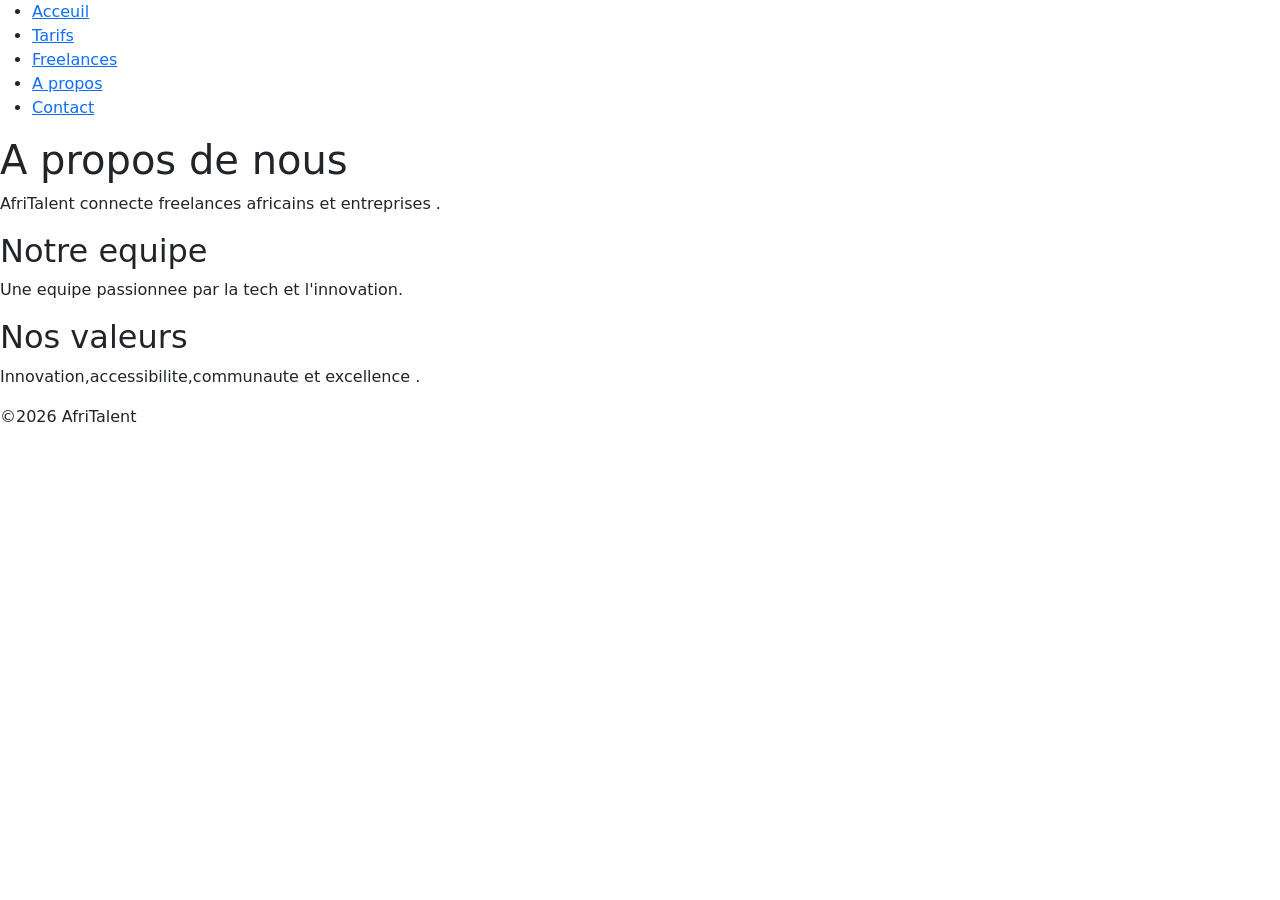
==== about.html @ 8289d8a0 "HTML : structure complete des 5 pages avec sections et contenu texte" ====
<!DOCTYPE html>
<html lang="en">
<head>
    <meta charset="UTF-8">
    <meta name="viewport" content="width=device-width, initial-scale=1.0">
    <link rel="stylesheet"href="https://cdn.jsdelivr.net/npm/bootstrap@5.3.0/dist/css/bootstrap.min.css" 
rel="stylesheet"> 
<link rel="stylesheet" href="css/style.css">
    <title> A propos-AfriTalent</title>
</head>
<body>
    <ul>
        <li><a href="index.html">Acceuil</a></li>
        <li><a href="tarifs.html">Tarifs</a></li>
        <li><a href="freelances.html">Freelances</a></li>
        <li><a href="about.html">A propos</a></li>
        <li><a href="contact.html">Contact</a></li>  
    </ul>
    <main>
    <section>
        <h1>A propos de nous</h1>
        <p>AfriTalent connecte freelances africains et entreprises .</p>
    </section>
    <section>
        <h2>Notre equipe</h2>
        <p>Une equipe passionnee par la tech et l'innovation.</p>
    </section>
    <section>
        <h2>Nos valeurs</h2>
        <p>Innovation,accessibilite,communaute et excellence .</p>
    </section>
    </main>
    <footer>
        <p>©2026 AfriTalent</p>
    </footer>
</body>
</html>
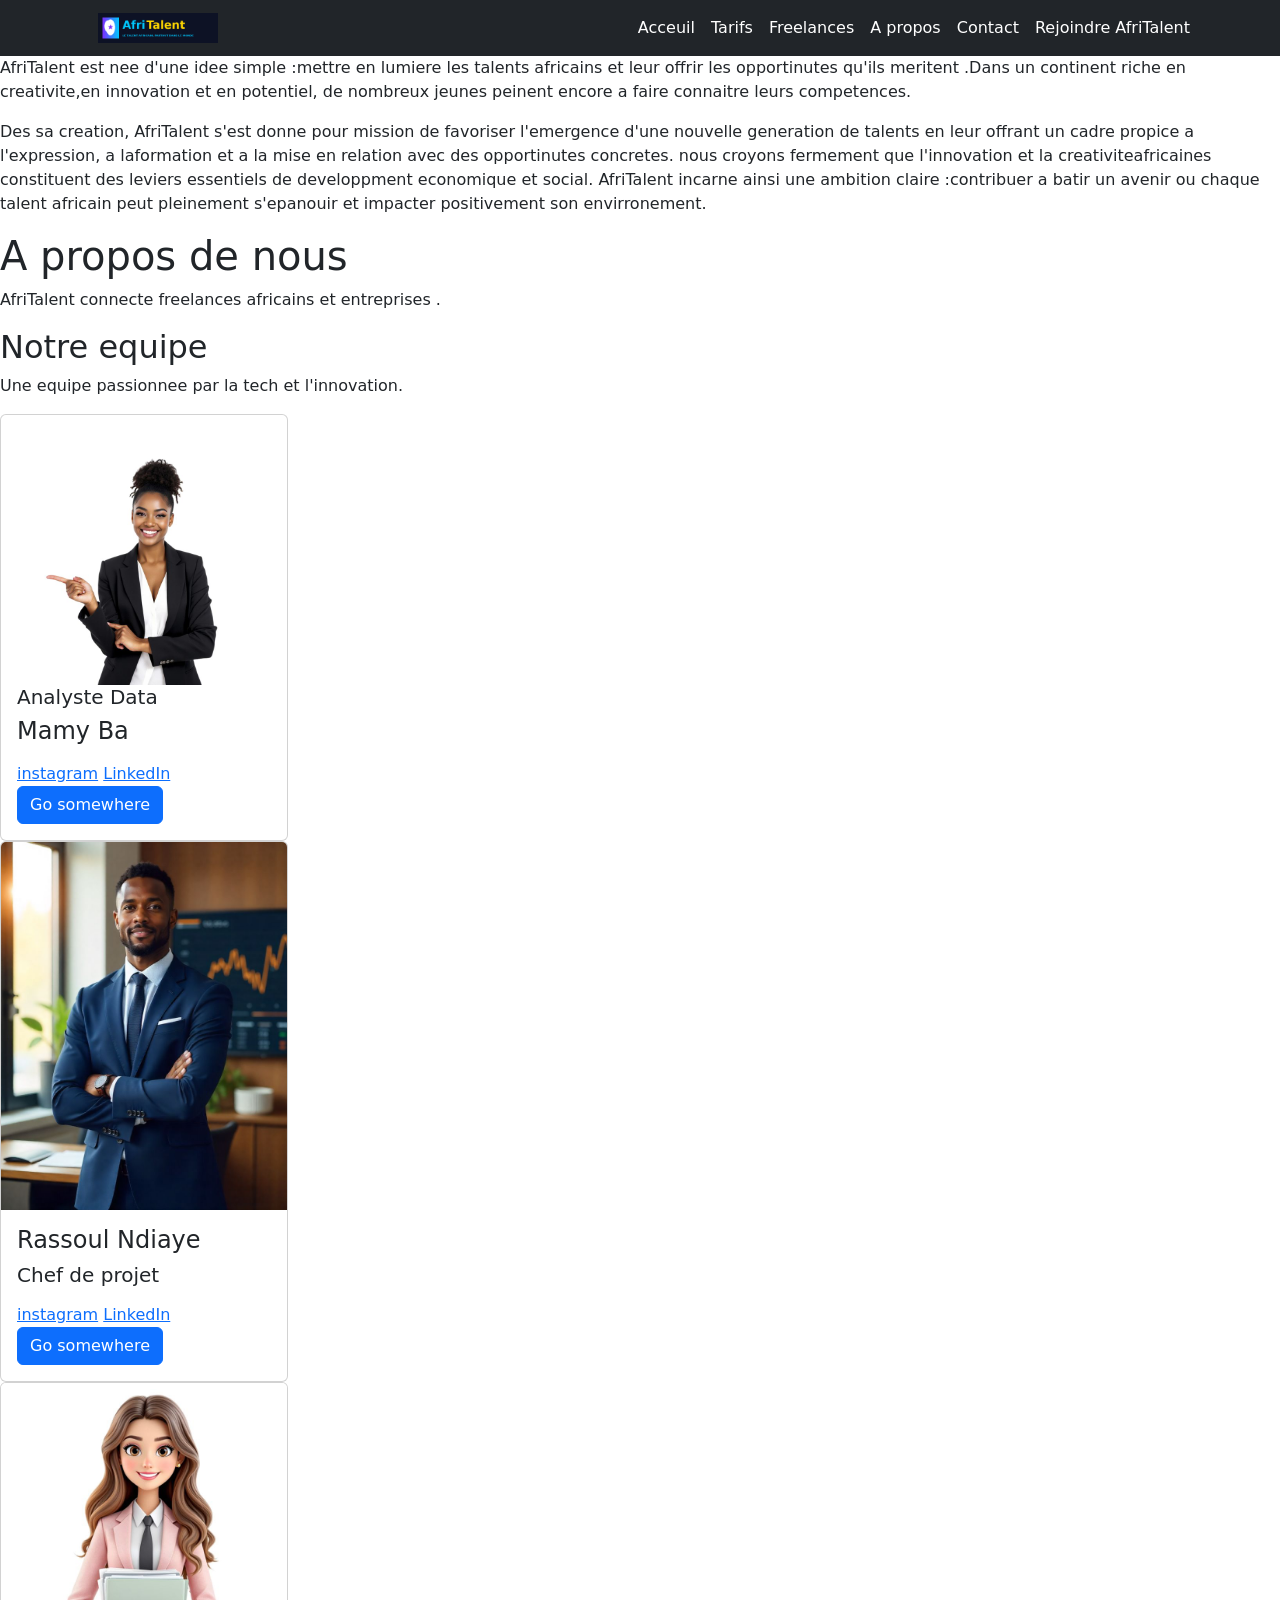
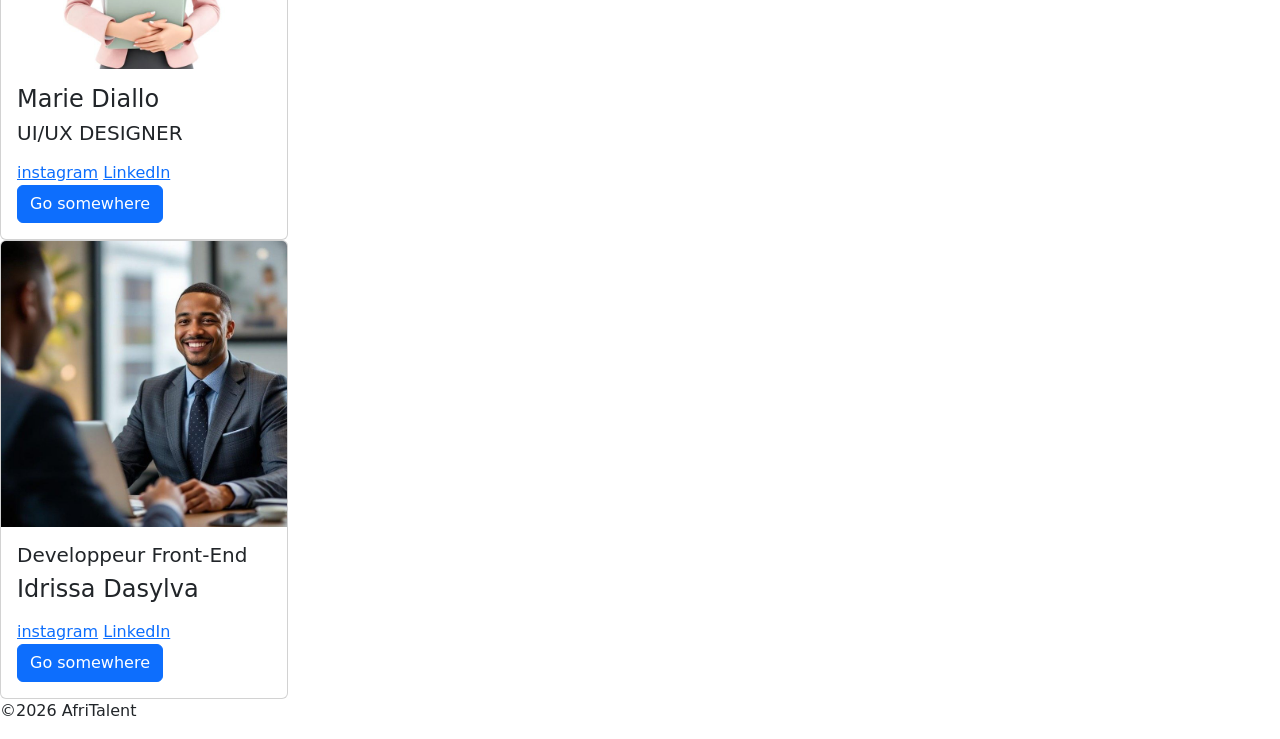
==== commit 128fbdd1: "HTML : structure complete des 5 pages avec sections et contenu texte" ====
--- a/about.html
+++ b/about.html
@@ -2,21 +2,66 @@
 <html lang="en">
 <head>
     <meta charset="UTF-8">
-    <meta name="viewport" content="width=device-width, initial-scale=1.0">
-    <link rel="stylesheet"href="https://cdn.jsdelivr.net/npm/bootstrap@5.3.0/dist/css/bootstrap.min.css" 
-rel="stylesheet"> 
-<link rel="stylesheet" href="css/style.css">
-    <title> A propos-AfriTalent</title>
-</head>
-<body>
-    <ul>
-        <li><a href="index.html">Acceuil</a></li>
-        <li><a href="tarifs.html">Tarifs</a></li>
-        <li><a href="freelances.html">Freelances</a></li>
-        <li><a href="about.html">A propos</a></li>
-        <li><a href="contact.html">Contact</a></li>  
-    </ul>
+    <meta name="viewport" content="width=device-width, initial-scale=1.0"> 
+    <title>About-AfriTalent</title>
+<link href="https://cdn.jsdelivr.net/npm/bootstrap@5.3.0/dist/css/bootstrap.min.css" rel="stylesheet">
+    
+
+    
+    <section>
+       <nav class="navbar navbar-expand-lg navbar-dark bg-dark fixed-top">
+        <div class="container">
+         <a class="navbar-brand fw-bold" href="#"></a>
+          <img src="images/logoo afritalent.jpg " alt="logo" width="120">
+
+        <button class="navbar-toggler" type="button" data-bs-toggle="collapse"data-bs-target="#navbarNav">
+            <span class="navbar-toggler-icon"></span>
+             </button>
+    <div class="collapse navbar-collapse" id="navbarNav">
+    <ul class="navbar-nav ms-auto">
+        <li class="nav-item">
+            <a class="nav-link active" href="index.html" >Acceuil</a>
+        </li>
+        <li class="nav-item">
+            <a class="nav-link active" href="Tarifs.html">Tarifs</a>
+        </li>
+        <li class="nav-item">
+            <a class="nav-link active" href="freelances.html">Freelances</a>
+        </li>
+        <li class="nav-item">
+            <a class="nav-link active" href="about.html">A propos</a>
+        </li>
+        <li class="nav-item">
+            <a class="nav-link active" href="contact.html">Contact</a>
+        </li> 
+        <li class="nav-item"> 
+            <a class="nav-link active" href="#">Rejoindre AfriTalent</a>
+        </li>
+     </ul> 
+     </div>
+     </div>
+     </section>
+     </div>
+     </nav>
+     
     <main>
+        <section>
+            <h1>Notre histoire</h1>
+            <p> AfriTalent est nee d'une idee simple :mettre en lumiere les talents africains
+                et leur offrir les opportinutes qu'ils meritent .Dans un continent 
+                riche en creativite,en innovation et en potentiel, de nombreux jeunes 
+                peinent encore a faire connaitre leurs competences.
+            </p>
+            <p>Des sa creation, AfriTalent s'est donne pour mission de favoriser l'emergence
+                d'une nouvelle generation de talents en leur offrant un cadre propice a l'expression,
+                a laformation et a la mise en relation avec des opportinutes concretes.
+                nous croyons fermement que l'innovation et la creativiteafricaines constituent des leviers 
+                essentiels de developpment economique et social. 
+
+                AfriTalent incarne ainsi une ambition claire :contribuer a batir un avenir ou chaque 
+                talent africain peut pleinement s'epanouir et impacter positivement son envirronement.
+            </p>
+        </section>
     <section>
         <h1>A propos de nous</h1>
         <p>AfriTalent connecte freelances africains et entreprises .</p>
@@ -26,12 +71,61 @@
         <p>Une equipe passionnee par la tech et l'innovation.</p>
     </section>
     <section>
-        <h2>Nos valeurs</h2>
-        <p>Innovation,accessibilite,communaute et excellence .</p>
+        <div class="card" style="width: 18rem;">
+  
+  <div class="card-body">
+    <img src="images/personne1.jpg" class="card-img-top" alt="..." width="200">
+    <h5 class="card-title">Analyste Data</h5>
+    <h4>Mamy Ba</h4>
+    <p class="card-text"> </p>
+    <a href="https://instagram.com">instagram</a>
+    <a href="https://linkdin.com">LinkedIn</a>
+    <a href="#" class="btn btn-primary">Go somewhere</a>
+  </div>
+</div>
+
+        <div class="card" style="width: 18rem;">
+  <img src="images/personn2.jpg" class="card-img-top" alt="..." width="200">
+  <div class="card-body">
+    <h4>Rassoul Ndiaye</h4>
+    <h5 class="card-title">Chef de projet</h5>
+    <p class="card-text"></p>
+     <a href="https://instagram.com">instagram</a>
+    <a href="https://linkdin.com">LinkedIn</a>
+    <a href="#" class="btn btn-primary">Go somewhere</a>
+  </div>
+</div>
+<div class="card" style="width: 18rem;">
+  <img src="images/icon3.jpg" class="card-img-top" alt="..." width="200">
+  <div class="card-body">
+    <h4>Marie Diallo</h4>
+    <h5 class="card-title"> UI/UX DESIGNER</h5>
+    <p class="card-text"></p>
+    <a href="https://instagram.com">instagram</a>
+    <a href="https://linkdin.com">LinkedIn</a>
+    <a href="#" class="btn btn-primary">Go somewhere</a>
+  </div>
+</div>
+<div class="card" style="width: 18rem;">
+  <img src="images/personne4.jpg" class="card-img-top" alt="..." width="200">
+  <div class="card-body">
+    <h5 class="card-title">Developpeur Front-End</h5>
+    
+    <h4>Idrissa Dasylva</h4>
+    <p class="card-text"> </p>
+    <a href="https://instagram.com">instagram</a>
+    <a href="https://linkdin.com">LinkedIn</a>
+    <a href="#" class="btn btn-primary">Go somewhere</a>
+  </div>
+</div>
+
     </section>
-    </main>
+    </main> 
     <footer>
         <p>©2026 AfriTalent</p>
     </footer>
+     <script src=" https://cdn.jsdelivr.net/npm/bootstrap@5.3.0/dist/js/bootstrap.bundle.min.js" >
+
+</script>
 </body>
 </html>
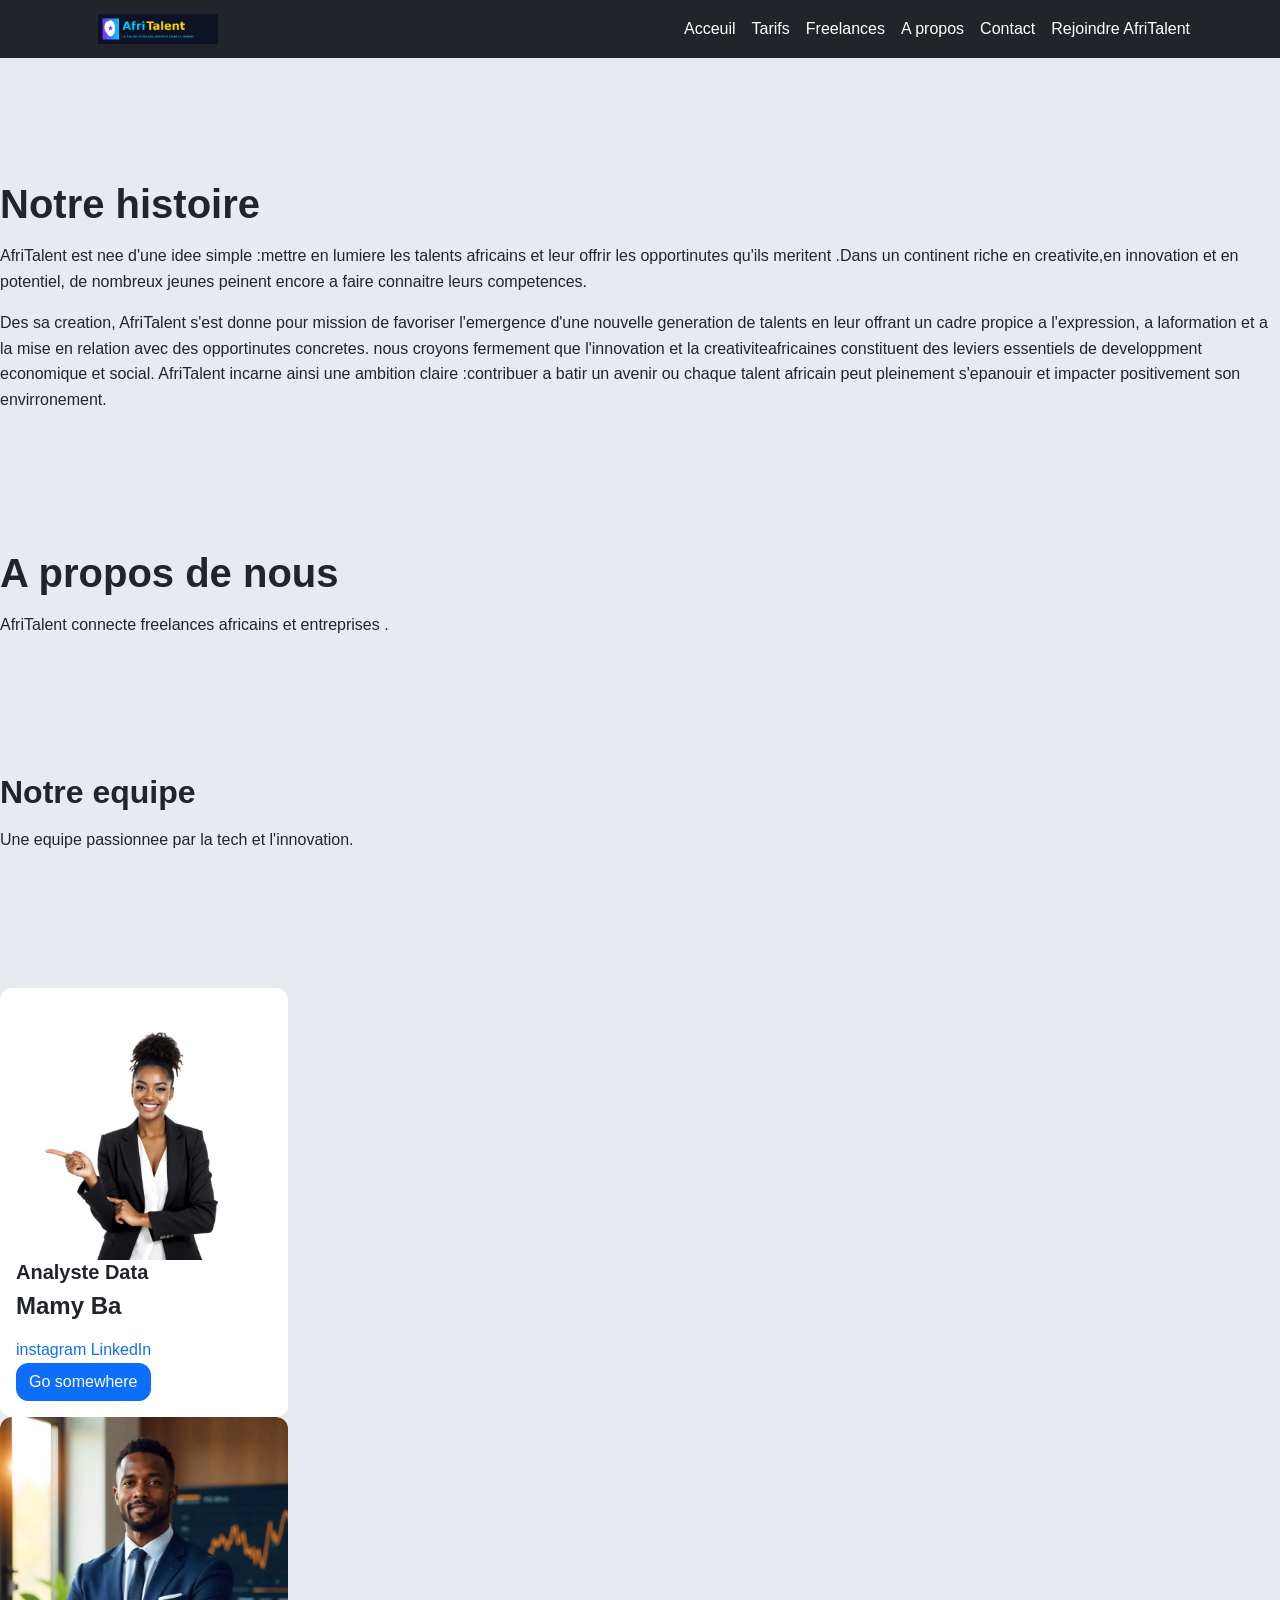
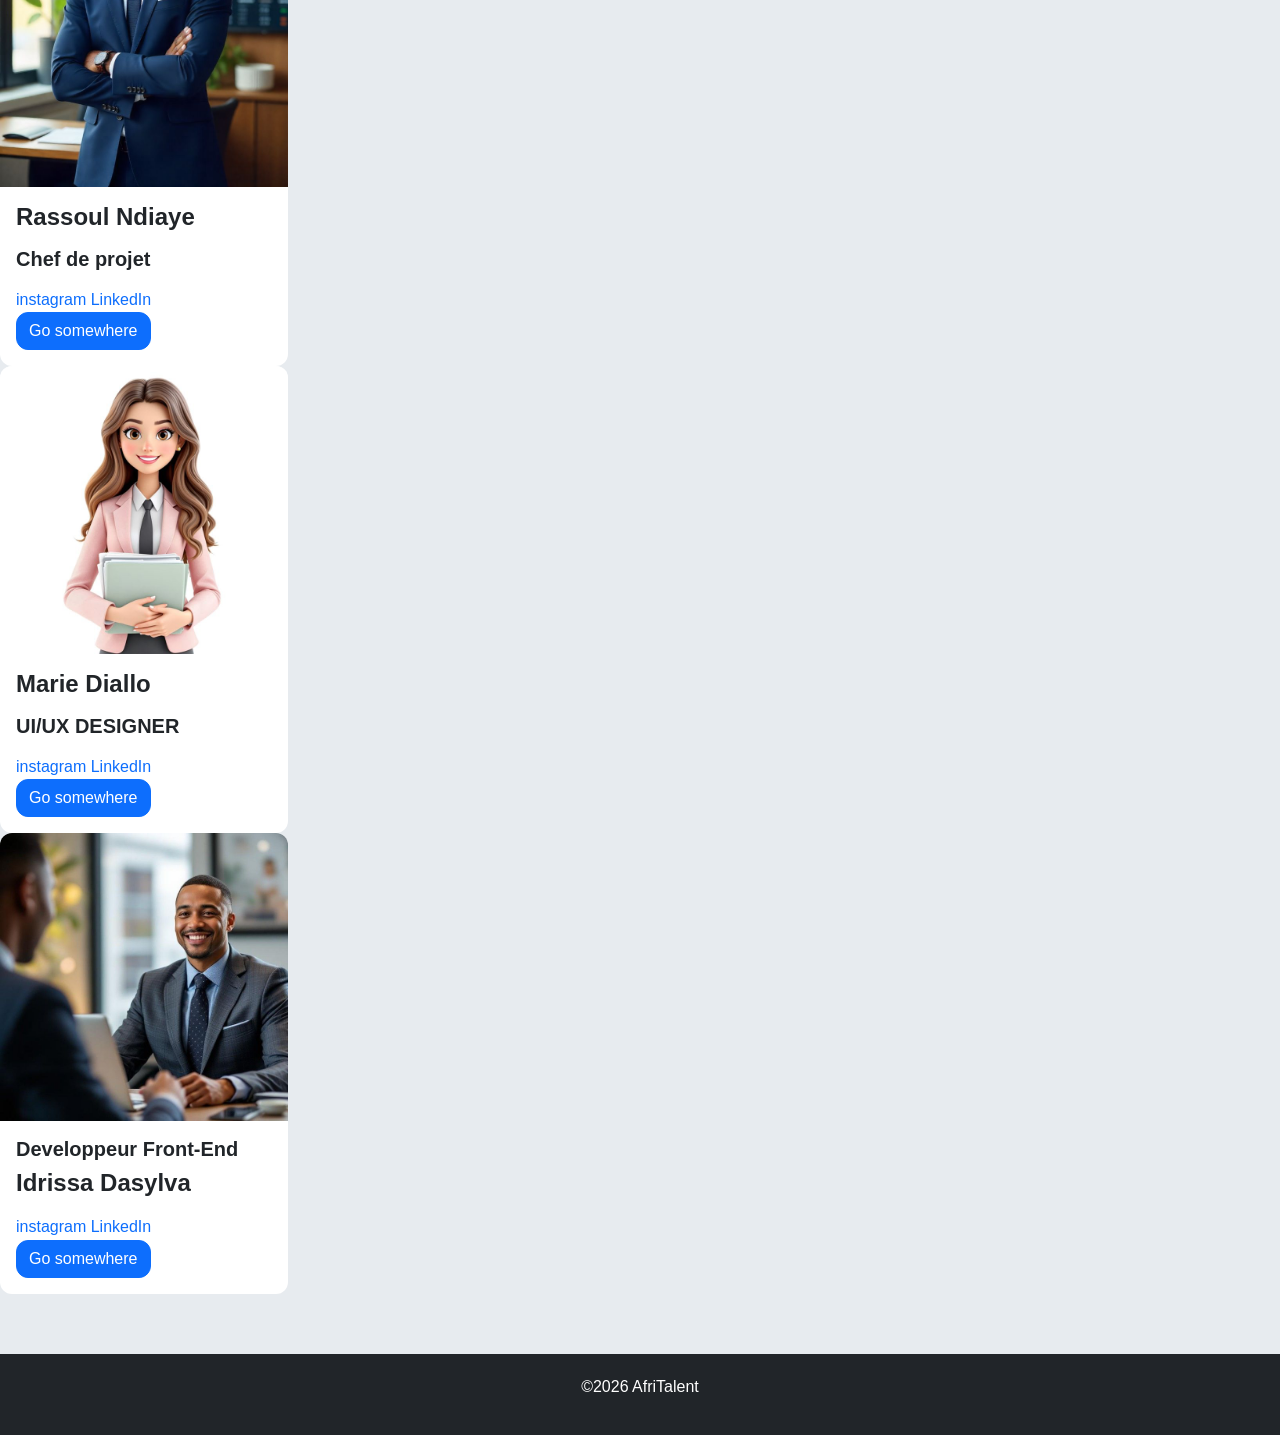
==== commit 57057381: "css : variables,typographie,layout general et styles de base" ====
--- a/about.html
+++ b/about.html
@@ -6,7 +6,7 @@
     <title>About-AfriTalent</title>
 <link href="https://cdn.jsdelivr.net/npm/bootstrap@5.3.0/dist/css/bootstrap.min.css" rel="stylesheet">
     
-
+<link rel="stylesheet" href="css/style.css">
     
     <section>
        <nav class="navbar navbar-expand-lg navbar-dark bg-dark fixed-top">
--- a/css/style.css
+++ b/css/style.css
@@ -0,0 +1,90 @@
+/*VARIABLE CSS */
+:root{
+--primary-color:#0d6efd;
+--secondary-color:#6c757d;
+--danger-color:#dc3545;
+--light-color:#e7ebef;
+--dark-color:#212529;
+--font-main:'Arial',sans-serif;
+--border-radius: 12px;
+--transition: 0.3s ease;
+}
+
+
+/*reset*/
+* {
+    margin:0;
+    padding:0;
+    box-sizing: border-box;
+}
+/*body*/
+body{
+    font-family:var(--font-main);
+    background-color: var(--light-color);
+    color: var(--dark-color);
+    line-height: 1.6;
+}
+/*titres*/
+h1,
+h2,
+h3,
+h4,
+h5,
+h6{
+    font-weight: bold;
+    margin-bottom: 15px;
+}
+/*liens*/
+a{
+    text-decoration: none;
+    transition: var(--transition);
+}
+a:hover{
+     opacity: 0.8;
+}
+/*boutons*/
+.btn{
+    border-radius: var(--border-radius);
+    transition: var(--transition);
+}
+.btn:hover{
+    transform: translateY(-2px);
+}
+/*cartes*/
+.card{
+    border:none;
+    border-radius: var(--border-radius);
+    overflow: hidden;
+    transition: var(--transition);
+}
+.card:hover{
+    transform: translateY(-5px);
+}
+/*IMAGES*/
+img{
+    max-width: 100%;
+    display: block;
+}
+/*section*/
+section{
+    padding: 60px 0;
+}
+/*footer*/
+footer{
+    background-color: var(--dark-color);
+    color: white;
+    padding: 20px 0;
+    text-align: center;
+}
+/*responsive*/
+@media(max-width:768px){
+    h1{
+        font: size 28px;
+    }
+    h2{
+        font-size: 24px;
+    }
+    section{
+        padding: 40px 0;
+    }
+}
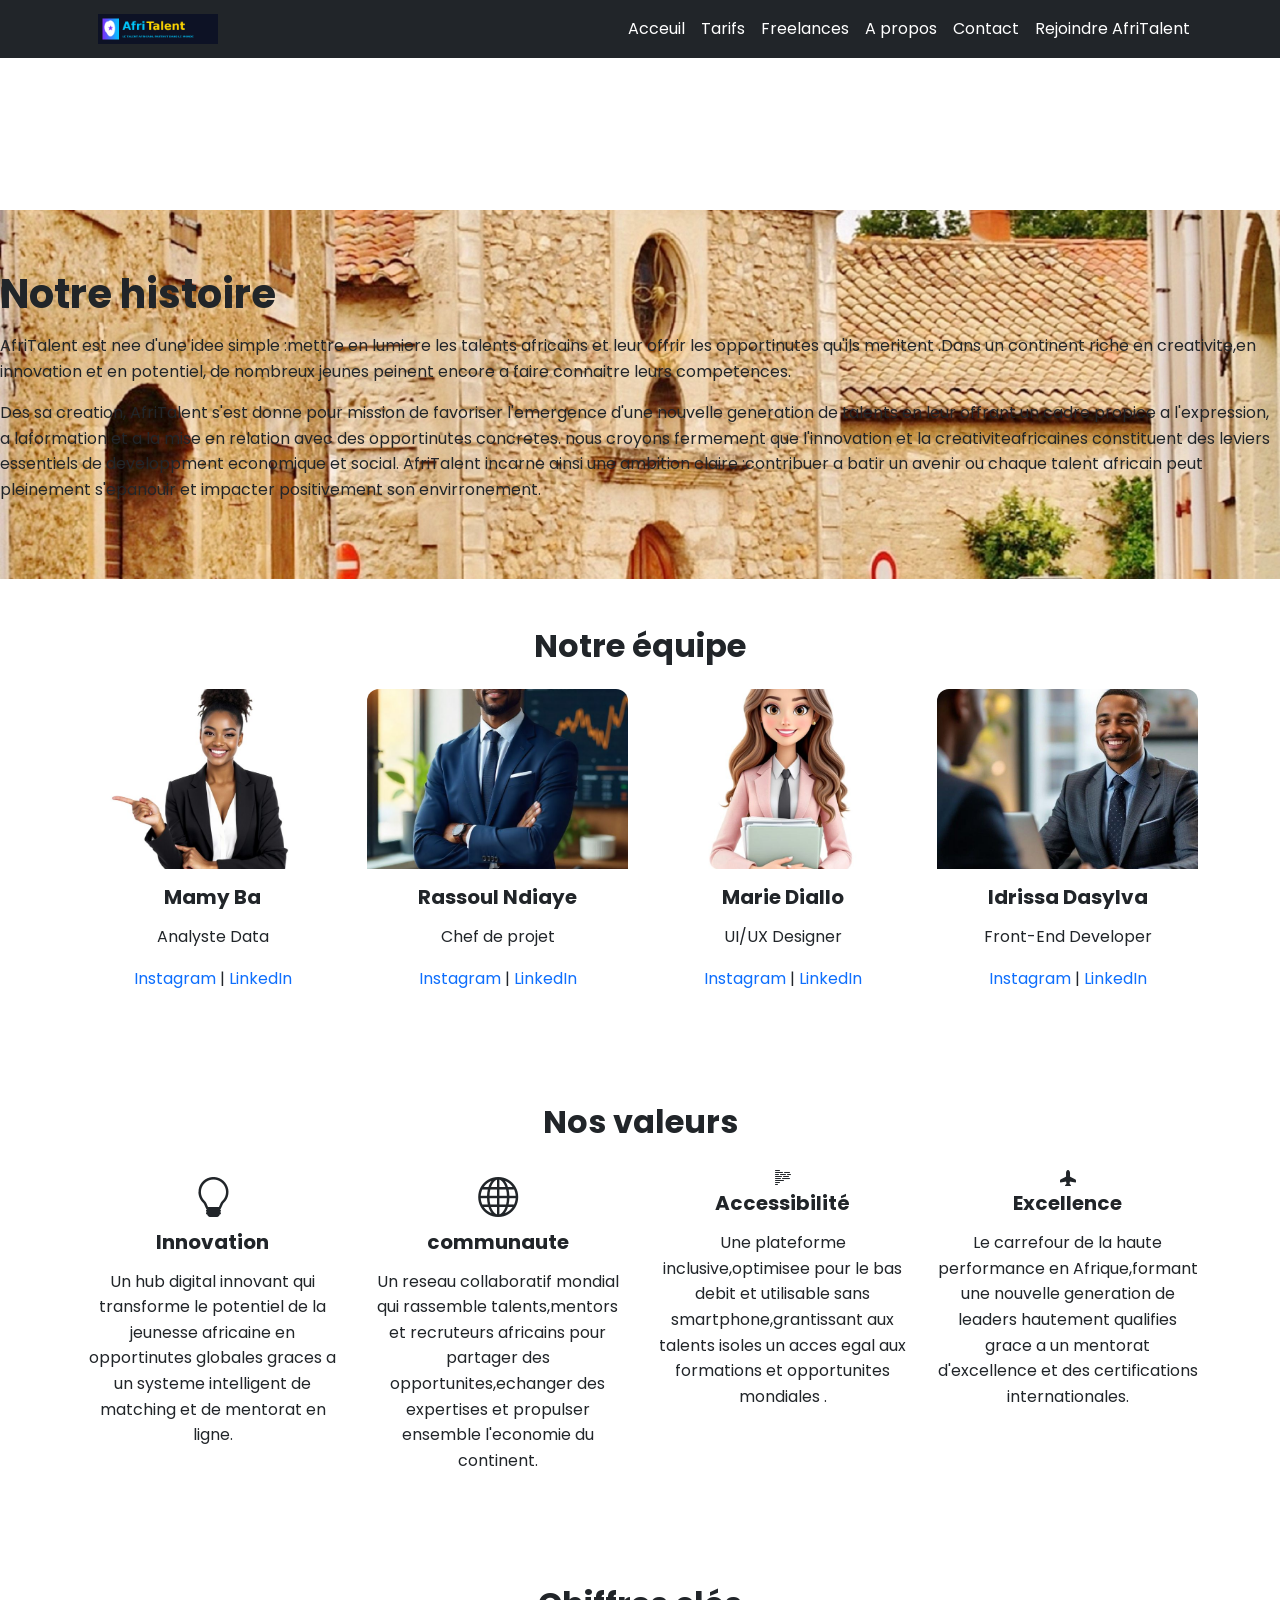
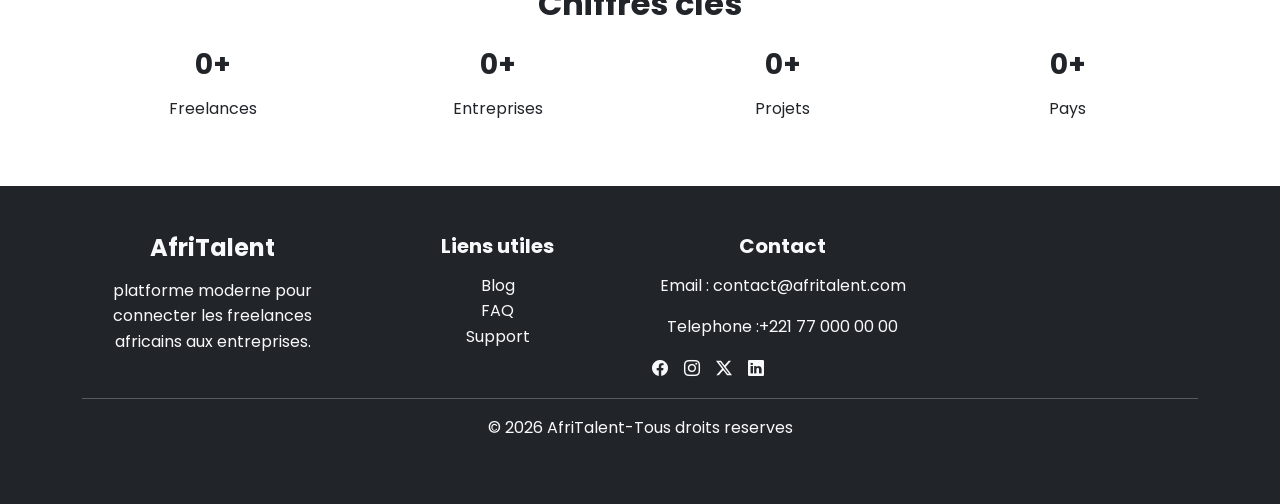
==== commit 1b0e09f7: "css : responsive design mobile et tablette,media queries" ====
--- a/about.html
+++ b/about.html
@@ -5,10 +5,15 @@
     <meta name="viewport" content="width=device-width, initial-scale=1.0"> 
     <title>About-AfriTalent</title>
 <link href="https://cdn.jsdelivr.net/npm/bootstrap@5.3.0/dist/css/bootstrap.min.css" rel="stylesheet">
+<link rel="stylesheet" href="https://cdn.jsdelivr.net/npm/bootstrap-icons@1.13.1/font/bootstrap-icons.min.css"rel="stylesheet">
+ <link href="https://fonts.googleapis.com/css2?family=Poppins:ital,wght@0,100;0,200;0,300;0,
+400;0,500;0,600;0,700;0,800;0,900;1,100;1,200;1,300;1,400;1,500;
+1,600;1,700;1,800;1,900&display=swap" rel="stylesheet">   
+<link rel="stylesheet" href="css/style.css">
+</head>
+<body>
     
-<link rel="stylesheet" href="css/style.css">
-    
-    <section>
+
        <nav class="navbar navbar-expand-lg navbar-dark bg-dark fixed-top">
         <div class="container">
          <a class="navbar-brand fw-bold" href="#"></a>
@@ -40,12 +45,10 @@
      </ul> 
      </div>
      </div>
-     </section>
-     </div>
      </nav>
      
     <main>
-        <section>
+        <section id="histoire">
             <h1>Notre histoire</h1>
             <p> AfriTalent est nee d'une idee simple :mettre en lumiere les talents africains
                 et leur offrir les opportinutes qu'ils meritent .Dans un continent 
@@ -61,68 +64,196 @@
                 AfriTalent incarne ainsi une ambition claire :contribuer a batir un avenir ou chaque 
                 talent africain peut pleinement s'epanouir et impacter positivement son envirronement.
             </p>
+            
         </section>
-    <section>
-        <h1>A propos de nous</h1>
-        <p>AfriTalent connecte freelances africains et entreprises .</p>
-    </section>
-    <section>
-        <h2>Notre equipe</h2>
-        <p>Une equipe passionnee par la tech et l'innovation.</p>
-    </section>
-    <section>
-        <div class="card" style="width: 18rem;">
-  
-  <div class="card-body">
-    <img src="images/personne1.jpg" class="card-img-top" alt="..." width="200">
-    <h5 class="card-title">Analyste Data</h5>
-    <h4>Mamy Ba</h4>
-    <p class="card-text"> </p>
-    <a href="https://instagram.com">instagram</a>
-    <a href="https://linkdin.com">LinkedIn</a>
-    <a href="#" class="btn btn-primary">Go somewhere</a>
-  </div>
-</div>
-
-        <div class="card" style="width: 18rem;">
-  <img src="images/personn2.jpg" class="card-img-top" alt="..." width="200">
-  <div class="card-body">
-    <h4>Rassoul Ndiaye</h4>
-    <h5 class="card-title">Chef de projet</h5>
-    <p class="card-text"></p>
-     <a href="https://instagram.com">instagram</a>
-    <a href="https://linkdin.com">LinkedIn</a>
-    <a href="#" class="btn btn-primary">Go somewhere</a>
-  </div>
-</div>
-<div class="card" style="width: 18rem;">
-  <img src="images/icon3.jpg" class="card-img-top" alt="..." width="200">
-  <div class="card-body">
-    <h4>Marie Diallo</h4>
-    <h5 class="card-title"> UI/UX DESIGNER</h5>
-    <p class="card-text"></p>
-    <a href="https://instagram.com">instagram</a>
-    <a href="https://linkdin.com">LinkedIn</a>
-    <a href="#" class="btn btn-primary">Go somewhere</a>
-  </div>
-</div>
-<div class="card" style="width: 18rem;">
-  <img src="images/personne4.jpg" class="card-img-top" alt="..." width="200">
-  <div class="card-body">
-    <h5 class="card-title">Developpeur Front-End</h5>
-    
-    <h4>Idrissa Dasylva</h4>
-    <p class="card-text"> </p>
-    <a href="https://instagram.com">instagram</a>
-    <a href="https://linkdin.com">LinkedIn</a>
-    <a href="#" class="btn btn-primary">Go somewhere</a>
-  </div>
-</div>
-
-    </section>
+    <section class="container py-5">
+
+    <h2 class="text-center mb-4">Notre équipe</h2>
+
+    <div class="row g-4">
+
+        <!-- CARD 1 -->
+        <div class="col-12 col-md-6 col-lg-3">
+            <div class="card h-100">
+                <img src="images/personne1.jpg" class="card-img-top" alt="..">
+                <div class="card-body text-center">
+                    <h5>Mamy Ba</h5>
+                    <p>Analyste Data</p>
+                    <a href="#">Instagram</a> | <a href="#">LinkedIn</a>
+                </div>
+            </div>
+        </div>
+
+        <!-- CARD 2 -->
+        <div class="col-12 col-md-6 col-lg-3">
+            <div class="card h-100">
+                <img src="images/personn2.jpg" class="card-img-top" alt="">
+                <div class="card-body text-center">
+                    <h5>Rassoul Ndiaye</h5>
+                    <p>Chef de projet</p>
+                    <a href="#">Instagram</a> | <a href="#">LinkedIn</a>
+                </div>
+            </div>
+        </div>
+
+        <!-- CARD 3 -->
+        <div class="col-12 col-md-6 col-lg-3">
+            <div class="card h-100">
+                <img src="images/icon3.jpg" class="card-img-top" alt="">
+                <div class="card-body text-center">
+                    <h5>Marie Diallo</h5>
+                    <p>UI/UX Designer</p>
+                    <a href="#">Instagram</a> | <a href="#">LinkedIn</a>
+                </div>
+            </div>
+        </div>
+
+        <!-- CARD 4 -->
+        <div class="col-12 col-md-6 col-lg-3">
+            <div class="card h-100">
+                <img src="images/personne4.jpg" class="card-img-top" alt="">
+                <div class="card-body text-center">
+                    <h5>Idrissa Dasylva</h5>
+                    <p>Front-End Developer</p>
+                    <a href="#">Instagram</a> | <a href="#">LinkedIn</a>
+                </div>
+            </div>
+        </div>
+
+    </div>
+
+</section>
+<section class="container py-5">
+    <h2 class="text-center mb-4">Nos valeurs</h2>
+
+    <div class="row g-4 text-center">
+
+        <div class="col-12 col-md-3">
+            <i class="bi bi-lightbulb fs-1"></i>
+            <h5>Innovation</h5>
+            <p>Un hub digital innovant qui transforme le potentiel de la jeunesse africaine
+             en opportinutes globales graces a un systeme intelligent de matching et de 
+            mentorat en ligne.</p>
+        </div>
+
+        <div class="col-12 col-md-3">
+            <i class="bi bi-globe fs-1"></i>
+            <h5>communaute</h5>
+            <p>Un reseau collaboratif mondial qui rassemble
+                talents,mentors et recruteurs africains pour partager 
+                des opportunites,echanger des expertises et propulser
+                 ensemble l'economie du continent.   
+            </p>
+        </div>
+        <div class="col-12 col-md-3">
+            <i class="bi bi-body-text"></i>
+            <h5>Accessibilité</h5>
+            <p>Une plateforme inclusive,optimisee 
+                pour le bas debit et utilisable 
+                sans smartphone,grantissant aux talents 
+                isoles un acces egal aux formations et opportunites
+                mondiales .
+            </p>
+        </div>
+        <div class="col-12 col-md-3">
+            <i class="bi bi-airplane-fill"></i>
+            <h5>Excellence</h5>
+            <p>Le carrefour de la haute performance
+                en Afrique,formant une nouvelle generation 
+                de leaders hautement qualifies grace a un mentorat 
+                d'excellence et des certifications internationales.
+            </p>
+        </div>
+
+    </div>
+</section>
+<section class="container py-5">
+    <h2 class="text-center mb-4">Chiffres clés</h2>
+
+    <div class="row g-4 text-center">
+
+         <div class="col-12 col-md-6 col-lg-3"> 
+            <h3>0+</h3>
+            <p>Freelances</p>
+        </div>
+
+        <div class="col-12 col-md-6 col-lg-3"> 
+            <h3>0+</h3>
+            <p>Entreprises</p>
+        </div>
+
+         <div class="col-12 col-md-6 col-lg-3"> 
+            <h3>0+</h3>
+            <p>Projets</p>
+        </div>
+
+       <div class="col-12 col-md-6 col-lg-3"> 
+            <h3>0+</h3>
+            <p>Pays</p>
+        </div>
+
+    </div>
+</section>
+
     </main> 
-    <footer>
-        <p>©2026 AfriTalent</p>
+    <footer class="bg-dark text-light py-5">
+        <div class="container">
+            <div class="row">
+                <!--collone1-->
+                <div class="col-md-3">
+                    <h4>AfriTalent</h4>
+                    <p>
+                        platforme moderne pour connecter les freelances 
+                        africains aux entreprises.
+                    </p>
+                </div>
+                <!--colonne2-->
+                <div class="col-md-3">
+                    <h5>Liens utiles</h5>
+                    <ul class="list-unstyled">
+                        <li>
+                            <a href="#" class="text-light text-decoration-none ">
+                                Blog
+                            </a>
+                        </li>
+                        <li>
+                            <a href="#" class="text-light text-decoration-none">
+                                FAQ
+                            </a>
+                        </li>
+                        <li>
+                            <a href="#" class="text-light text-decoration-none ">
+                                Support
+                            </a>
+                        </li>
+                    </ul>
+                </div>
+                <!--colonne4-->
+                <div class="col-md-3">
+                    <h5>Contact</h5>
+                    <p>
+                        Email : contact@afritalent.com
+                    </p>
+                    <p>Telephone :+221 77 000 00 00</p>
+                    <div class="d-flex gap-3">
+                        <i class="bi bi-facebook"></i>
+                        <i class="bi bi-instagram"></i>
+                        <i class="bi bi-twitter-x"></i>
+                        <i class="bi bi-linkedin"></i>
+                        
+                    </div>
+                     
+                </div>
+
+            </div>
+            <hr>
+            <p class="text-center">
+                © 2026 AfriTalent-Tous droits reserves
+
+            </p>
+
+        </div>
+
     </footer>
      <script src=" https://cdn.jsdelivr.net/npm/bootstrap@5.3.0/dist/js/bootstrap.bundle.min.js" >
 
--- a/css/style.css
+++ b/css/style.css
@@ -3,9 +3,10 @@
 --primary-color:#0d6efd;
 --secondary-color:#6c757d;
 --danger-color:#dc3545;
---light-color:#e7ebef;
+--light-color:white;
 --dark-color:#212529;
---font-main:'Arial',sans-serif;
+--font-main:'Poppins', sans-serif;
+--font-secondary:'Roboto', sans-serif;
 --border-radius: 12px;
 --transition: 0.3s ease;
 }
@@ -19,10 +20,23 @@
 }
 /*body*/
 body{
+    padding-top: 90px;
     font-family:var(--font-main);
     background-color: var(--light-color);
     color: var(--dark-color);
     line-height: 1.6;
+}
+#acceuil{
+    background-image: url('../images/acceuil.jpg');
+    background-position:center ;
+    background-size: cover;
+    background-repeat: no-repeat;
+}
+#histoire{
+    background-image: url(../images/histoire2.jpg);
+    background-position:center ;
+    background-size: cover;
+    background-repeat: no-repeat;
 }
 /*titres*/
 h1,
@@ -50,6 +64,12 @@
 .btn:hover{
     transform: translateY(-2px);
 }
+/*for tarifs*/
+.card img{
+    height: 180px;
+    object-fit: cover;
+}
+
 /*cartes*/
 .card{
     border:none;
@@ -65,6 +85,28 @@
     max-width: 100%;
     display: block;
 }
+#acceuil {
+  position: relative;
+  background-image: url('../images/acceuil.jpg');
+  background-size: cover;
+  background-position: center;
+  min-height: 100vh;
+  display: flex;
+  align-items: center;
+}
+
+.hero-overlay {
+  position: absolute;
+  inset: 0;
+  background: var(--primary-color);
+}
+
+.hero-content {
+  position: relative;
+  z-index: 2;
+  color: white;
+  text-align: center;
+}
 /*section*/
 section{
     padding: 60px 0;
@@ -79,7 +121,7 @@
 /*responsive*/
 @media(max-width:768px){
     h1{
-        font: size 28px;
+        font-size :28px;
     }
     h2{
         font-size: 24px;
@@ -87,4 +129,107 @@
     section{
         padding: 40px 0;
     }
-}+}
+/*hero*/
+.hero{
+    min-height: 100vh;
+    display: flex;
+    align-items: center;
+    justify-content: space-between;
+    gap: 40px;
+    flex-wrap: wrap;
+}
+.hero-text h1 {
+    font-weight: bold;
+}
+.hero-text p{
+    margin: 20px  0;
+    font-size: 18px;
+}
+.hero-buttons{
+    display: flex;
+    gap: 15px;
+    margin-bottom: 20px;
+}
+.hero-image img{
+    width: 500px;
+    border-radius: 20px;
+}
+/*bento grid*/
+.bento-grid{
+    display: grid;
+    grid-template-columns: repeat(3,1fr);
+     grid-auto-rows: 180px;
+    gap: 20px;
+}
+.bento-item{
+    background:var(--primary-color);
+    padding: 20px;
+    border-radius: 20px;
+    box-shadow: 0 5px rgba(0, 0,0,0.1);
+}
+.bento-item.big{
+    grid-column: span 2;
+    grid-row: span 2;
+}
+/*.big{
+    grid-column: span 2;
+}*/
+/*categories*/
+.categories-grid{
+    display: grid;
+    grid-template-columns: repeat(auto-fit, minmax(250px, 1fr));
+    gap: 20px;
+}
+.category-card{
+    background:var(--primary-color);
+    padding: 30px;
+    border-radius: 20px;
+    text-align: center;
+    transition: 0.3s ease;
+}
+.category-card:hover{
+    transform: translateY(-10px);
+    box-shadow: 0 10px 20px rgba(0,0,0,0.1);
+    
+}
+
+
+/*TABLETTE*/
+@media (max-width:768px)
+{
+    .hero h1 {
+        font-size:2rem;
+    }
+    .hero-buttons {
+        display:flex ;
+        flex-direction:column;
+        gap: 10px;
+    }
+}
+/*MOBILE*/
+@media (max-width :375px) {
+    .hero h1 {
+        font-size:1.5rem;
+    
+    }
+    .hero h2 {
+        font-size:1rem;
+    }
+    .hero-buttons .btn{
+        width: 100%;
+    }
+}
+@media (max-width:768px){
+    .card {
+        margin:auto;
+    }
+}
+@media (max-width:576px){ 
+    .navbar-brand {
+        font-size:1rem;
+    }
+}
+main{
+    margin-top: 120px;
+}
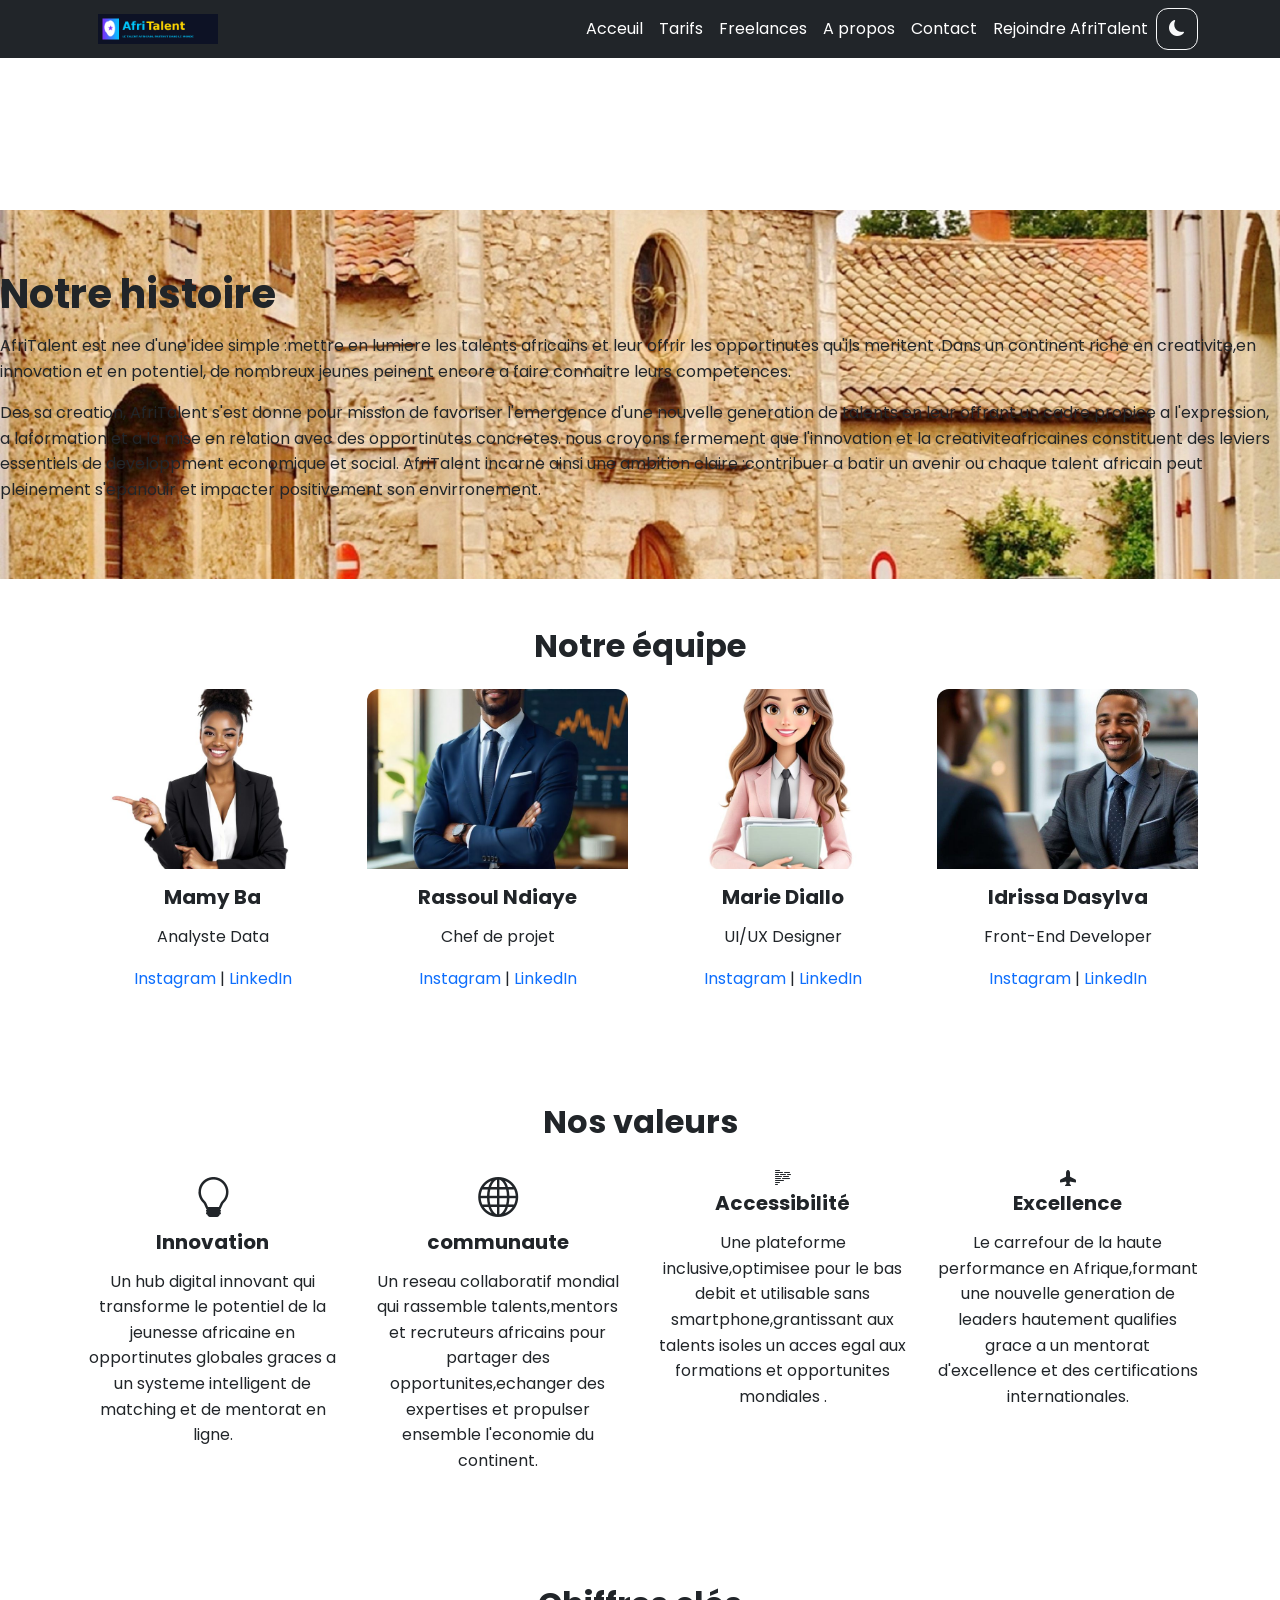
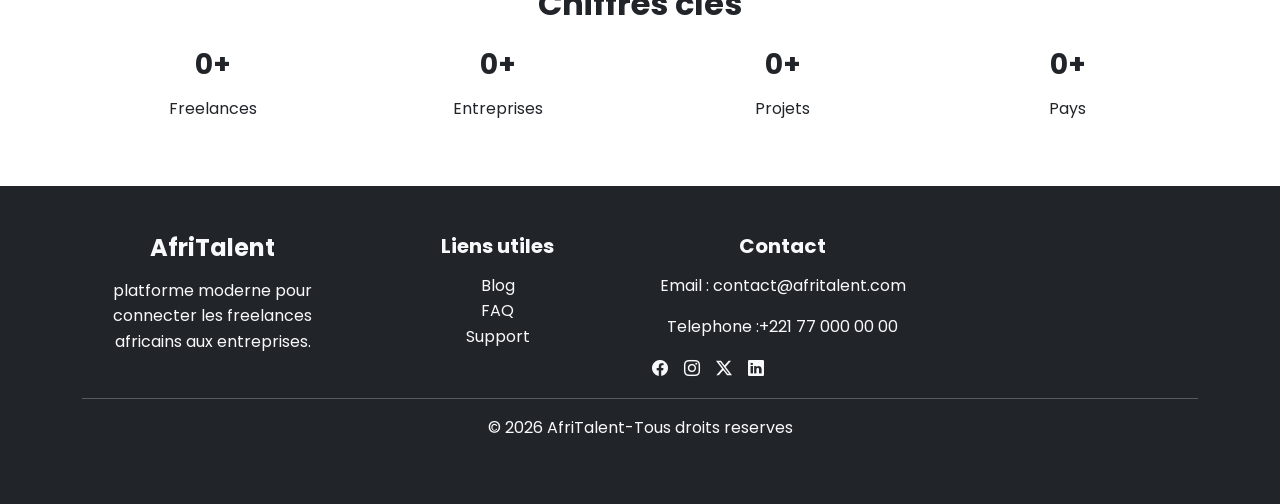
==== commit 8ec357dd: "js : dark mode avec localstorage,navbar dynamique au scroll" ====
--- a/about.html
+++ b/about.html
@@ -42,6 +42,9 @@
         <li class="nav-item"> 
             <a class="nav-link active" href="#">Rejoindre AfriTalent</a>
         </li>
+        <button id="theme-toggle" class="btn btn-outline-light">
+    <i class="bi bi-moon-fill"></i>
+</button>
      </ul> 
      </div>
      </div>
@@ -258,5 +261,9 @@
      <script src=" https://cdn.jsdelivr.net/npm/bootstrap@5.3.0/dist/js/bootstrap.bundle.min.js" >
 
 </script>
+ <button id="backToTop" class="btn btn-primary">
+    
+</button>
+<script src="js/main.js"></script>
 </body>
 </html>
--- a/css/style.css
+++ b/css/style.css
@@ -233,3 +233,26 @@
 main{
     margin-top: 120px;
 }
+/* Dark Mode */
+body.dark-mode{
+    background-color:#121212;
+    color:white;
+}
+
+/* Navbar au scroll */
+.navbar.scrolled{
+    background-color:#212529 !important;
+    box-shadow:0 4px 10px rgba(0,0,0,0.2);
+    padding-top:5px;
+    padding-bottom:5px;
+    transition:all 0.3s ease;
+}
+
+/* Bouton retour en haut */
+#backToTop{
+    position:fixed;
+    bottom:20px;
+    right:20px;
+    display:none;
+    z-index:999;
+}
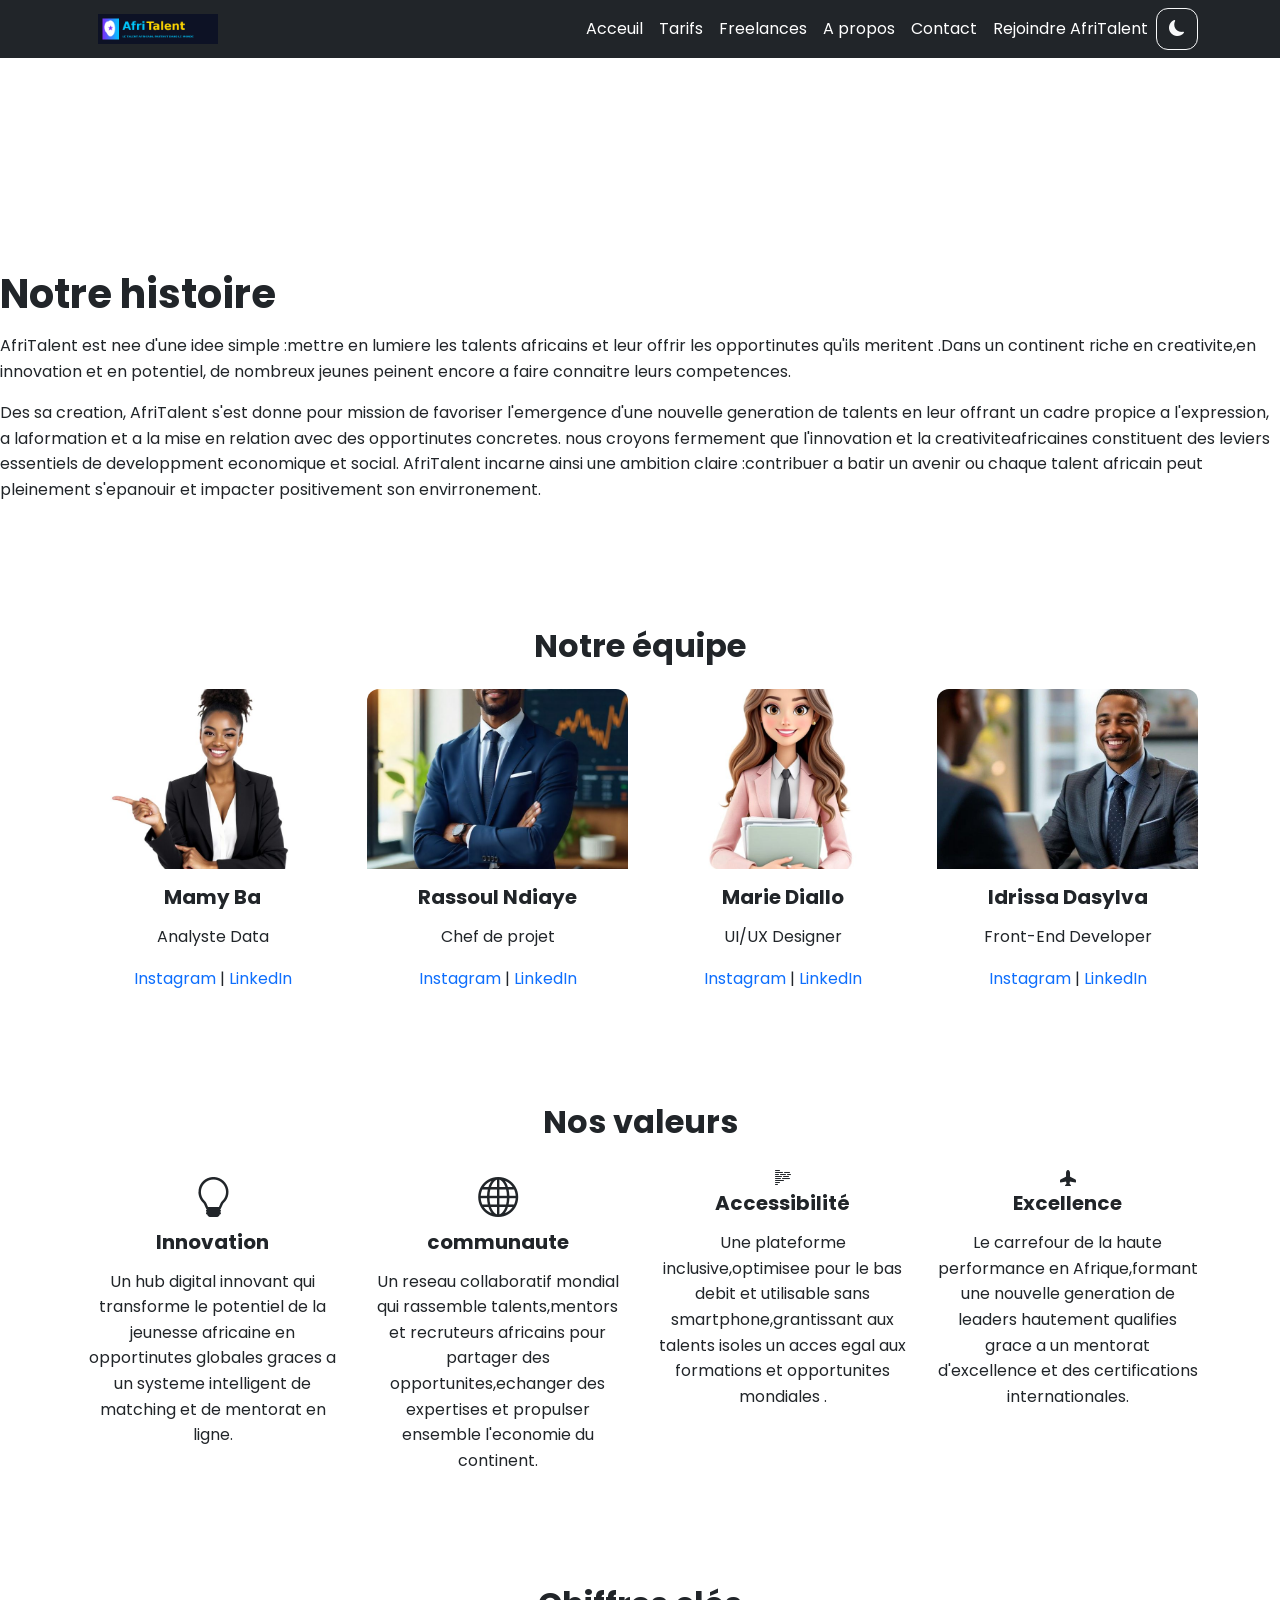
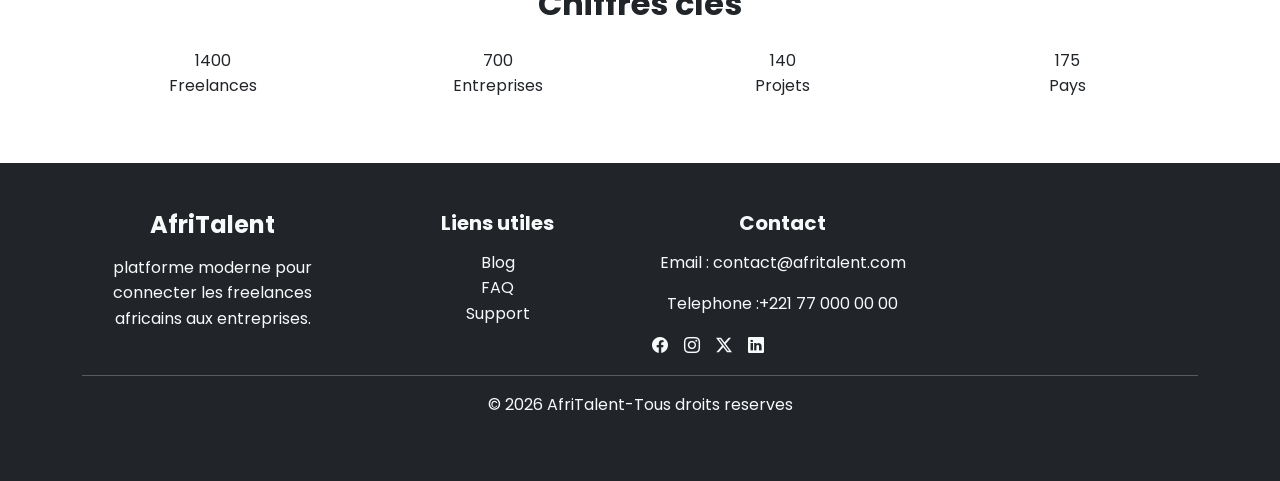
==== commit 65ecd8aa: "JS : compteurs animes au scroll et animations fade in des sections" ====
--- a/about.html
+++ b/about.html
@@ -51,7 +51,7 @@
      </nav>
      
     <main>
-        <section id="histoire">
+        <section id="histoire fade-in">
             <h1>Notre histoire</h1>
             <p> AfriTalent est nee d'une idee simple :mettre en lumiere les talents africains
                 et leur offrir les opportinutes qu'ils meritent .Dans un continent 
@@ -69,7 +69,7 @@
             </p>
             
         </section>
-    <section class="container py-5">
+    <section class="container py-5 fade-in">
 
     <h2 class="text-center mb-4">Notre équipe</h2>
 
@@ -126,7 +126,7 @@
     </div>
 
 </section>
-<section class="container py-5">
+<section class="container py-5 fade-in">
     <h2 class="text-center mb-4">Nos valeurs</h2>
 
     <div class="row g-4 text-center">
@@ -170,28 +170,28 @@
 
     </div>
 </section>
-<section class="container py-5">
+<section class="container py-5 fade-in">
     <h2 class="text-center mb-4">Chiffres clés</h2>
 
     <div class="row g-4 text-center">
 
          <div class="col-12 col-md-6 col-lg-3"> 
-            <h3>0+</h3>
+            <span class="counter" data-target="4000">0</span> 
             <p>Freelances</p>
         </div>
 
         <div class="col-12 col-md-6 col-lg-3"> 
-            <h3>0+</h3>
+            <span class="counter" data-target="2000">0</span>
             <p>Entreprises</p>
         </div>
 
          <div class="col-12 col-md-6 col-lg-3"> 
-            <h3>0+</h3>
+            <span class="counter" data-target="400">0</span>
             <p>Projets</p>
         </div>
 
        <div class="col-12 col-md-6 col-lg-3"> 
-            <h3>0+</h3>
+            <span class="counter" data-target="500">0</span> 
             <p>Pays</p>
         </div>
 
--- a/css/style.css
+++ b/css/style.css
@@ -256,3 +256,13 @@
     display:none;
     z-index:999;
 }
+.fade-in{
+    opacity:0;
+    transform:translateY(40px);
+    transition:all 0.8s ease;
+}
+
+.fade-in.show{
+    opacity:1;
+    transform:translateY(0);
+}
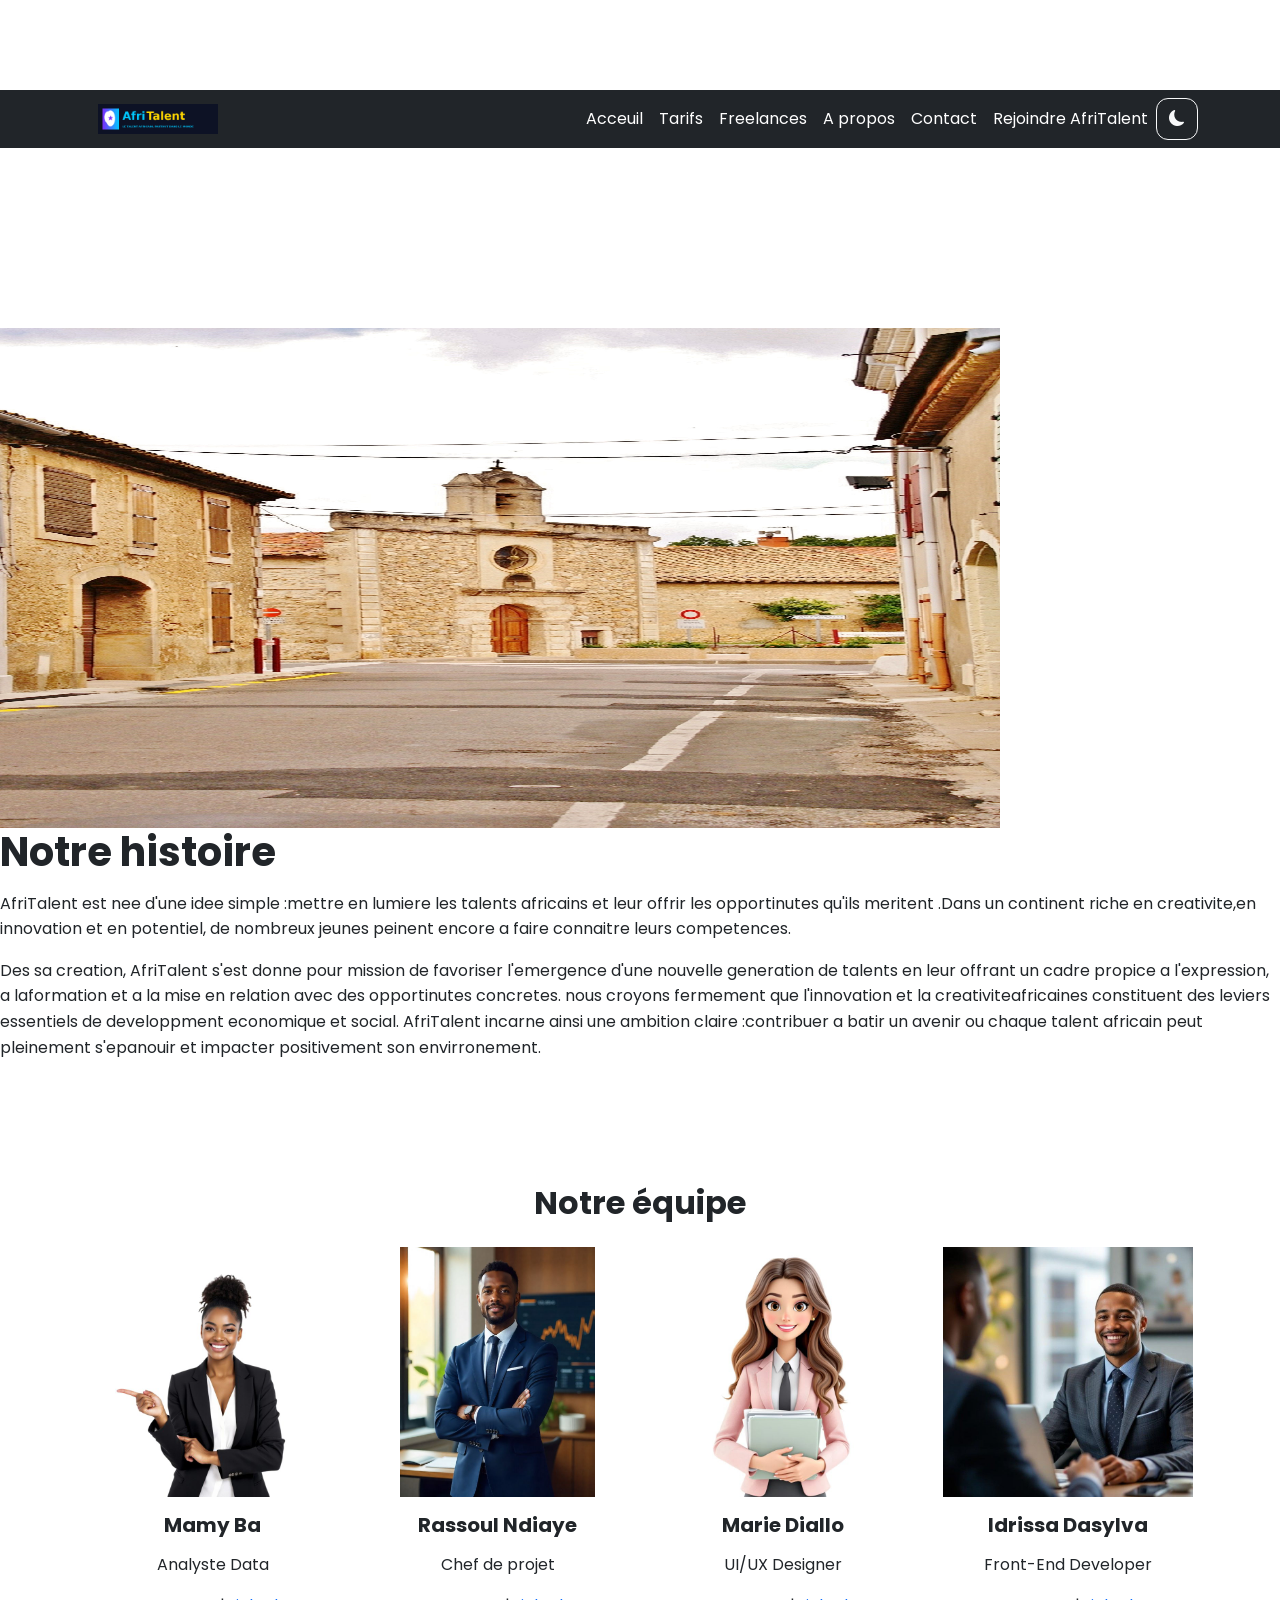
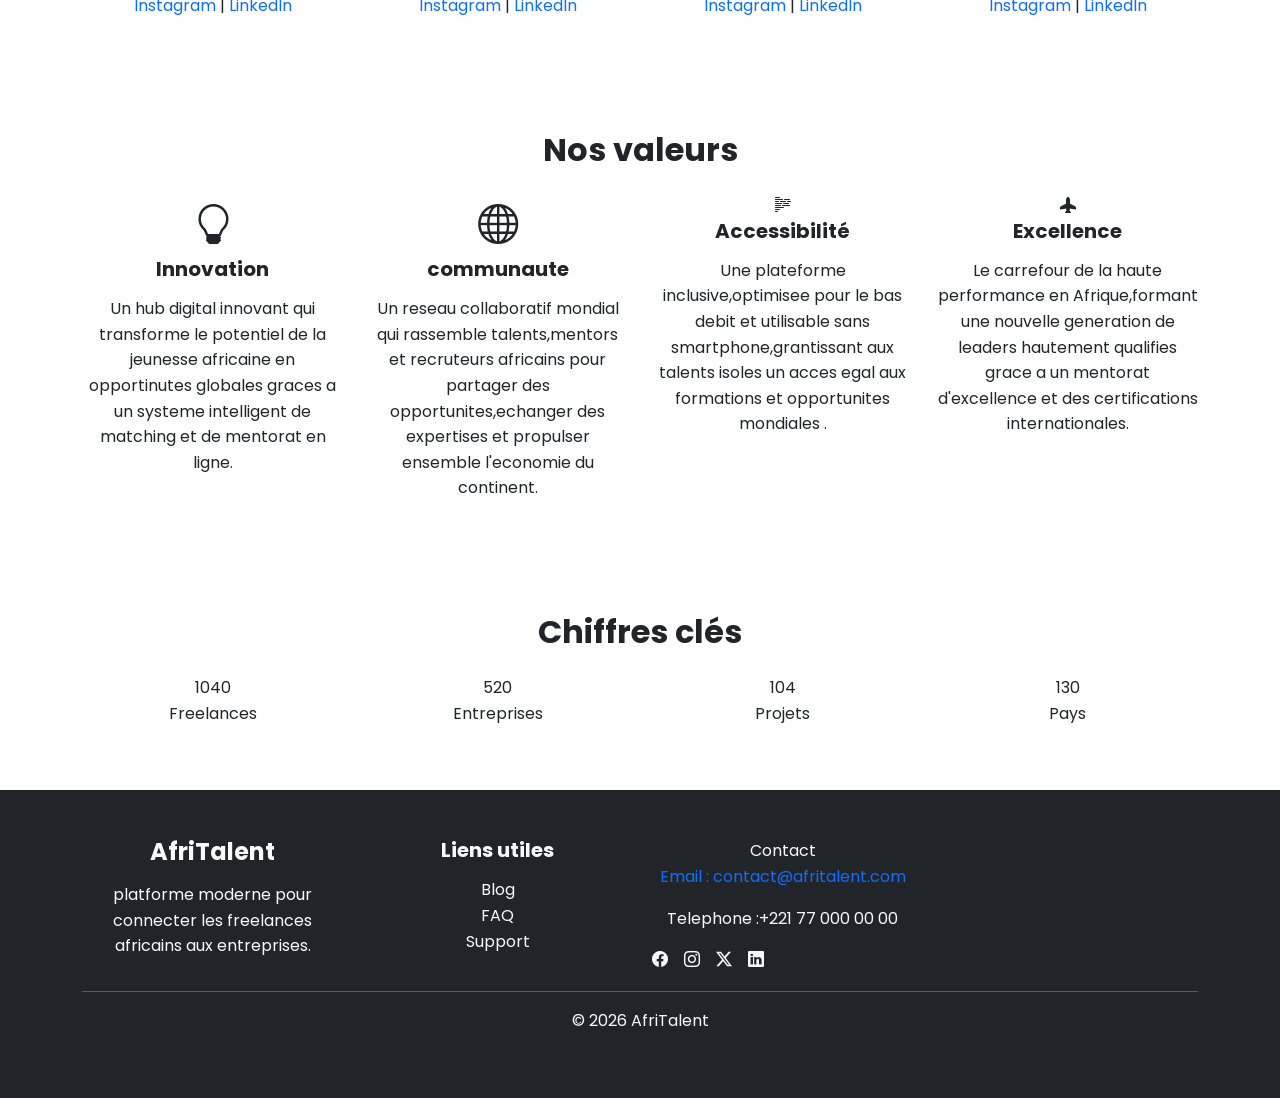
==== commit b8100bd5: "JS : filtrage dynamique des freelances et validation du formulaire de contact" ====
--- a/about.html
+++ b/about.html
@@ -18,7 +18,7 @@
         <div class="container">
          <a class="navbar-brand fw-bold" href="#"></a>
           <img src="images/logoo afritalent.jpg " alt="logo" width="120">
-
+        </a>
         <button class="navbar-toggler" type="button" data-bs-toggle="collapse"data-bs-target="#navbarNav">
             <span class="navbar-toggler-icon"></span>
              </button>
@@ -51,7 +51,8 @@
      </nav>
      
     <main>
-        <section id="histoire fade-in">
+        <section id="histoires" class="fade-in">
+            <img src="images/histoire2.jpg" alt="" width="1000px" height="500px">
             <h1>Notre histoire</h1>
             <p> AfriTalent est nee d'une idee simple :mettre en lumiere les talents africains
                 et leur offrir les opportinutes qu'ils meritent .Dans un continent 
@@ -215,12 +216,12 @@
                     <h5>Liens utiles</h5>
                     <ul class="list-unstyled">
                         <li>
-                            <a href="#" class="text-light text-decoration-none ">
+                            <a href="about.html" class="text-light text-decoration-none ">
                                 Blog
                             </a>
                         </li>
                         <li>
-                            <a href="#" class="text-light text-decoration-none">
+                            <a href="Tarifs.html" class="text-light text-decoration-none">
                                 FAQ
                             </a>
                         </li>
@@ -233,9 +234,9 @@
                 </div>
                 <!--colonne4-->
                 <div class="col-md-3">
-                    <h5>Contact</h5>
+                    <a href="contact.html" class="text-light text-decoration-none">Contact</a>
                     <p>
-                        Email : contact@afritalent.com
+                       <a href="mailto:contact@afritalent.com "> Email : contact@afritalent.com</a>
                     </p>
                     <p>Telephone :+221 77 000 00 00</p>
                     <div class="d-flex gap-3">
@@ -250,17 +251,14 @@
 
             </div>
             <hr>
-            <p class="text-center">
-                © 2026 AfriTalent-Tous droits reserves
-
-            </p>
+                <p class="text-center">© <span id="year"></span> AfriTalent</p>
 
         </div>
 
     </footer>
-     <script src=" https://cdn.jsdelivr.net/npm/bootstrap@5.3.0/dist/js/bootstrap.bundle.min.js" >
-
-</script>
+     <script src="https://cdn.jsdelivr.net/npm/bootstrap@5.3.0/dist/js/bootstrap.bundle.min.js"></script>
+
+
  <button id="backToTop" class="btn btn-primary">
     
 </button>
--- a/css/style.css
+++ b/css/style.css
@@ -22,7 +22,8 @@
 body{
     padding-top: 90px;
     font-family:var(--font-main);
-    background-color: var(--light-color);
+    line-height: 1.6;
+    background-color: var(--light-color) ;
     color: var(--dark-color);
     line-height: 1.6;
 }
@@ -32,8 +33,12 @@
     background-size: cover;
     background-repeat: no-repeat;
 }
+.navbar{
+    position: relative;
+    z-index: 1000;
+}
 #histoire{
-    background-image: url(../images/histoire2.jpg);
+    background-image: url('../images/histoire2.jpg');
     background-position:center ;
     background-size: cover;
     background-repeat: no-repeat;
@@ -66,15 +71,16 @@
 }
 /*for tarifs*/
 .card img{
-    height: 180px;
-    object-fit: cover;
+    height: 250px;
+    width: 100%;
+    object-fit: contain;
 }
 
 /*cartes*/
 .card{
     border:none;
     border-radius: var(--border-radius);
-    overflow: hidden;
+    /*overflow: hidden;*/
     transition: var(--transition);
 }
 .card:hover{
@@ -98,7 +104,7 @@
 .hero-overlay {
   position: absolute;
   inset: 0;
-  background: var(--primary-color);
+  background:linear-gradient(135deg,#7c3aed,#0d6efd);
 }
 
 .hero-content {
@@ -150,6 +156,7 @@
     display: flex;
     gap: 15px;
     margin-bottom: 20px;
+
 }
 .hero-image img{
     width: 500px;
@@ -163,7 +170,7 @@
     gap: 20px;
 }
 .bento-item{
-    background:var(--primary-color);
+    background:linear-gradient(135deg,#7c3aed,#0d6efd);
     padding: 20px;
     border-radius: 20px;
     box-shadow: 0 5px rgba(0, 0,0,0.1);
@@ -172,9 +179,9 @@
     grid-column: span 2;
     grid-row: span 2;
 }
-/*.big{
+.big{
     grid-column: span 2;
-}*/
+}
 /*categories*/
 .categories-grid{
     display: grid;
@@ -182,7 +189,7 @@
     gap: 20px;
 }
 .category-card{
-    background:var(--primary-color);
+    background: linear-gradient(135deg,#7c3aed,#0d6efd);
     padding: 30px;
     border-radius: 20px;
     text-align: center;
@@ -241,7 +248,7 @@
 
 /* Navbar au scroll */
 .navbar.scrolled{
-    background-color:#212529 !important;
+    background-color:#212529 ;
     box-shadow:0 4px 10px rgba(0,0,0,0.2);
     padding-top:5px;
     padding-bottom:5px;
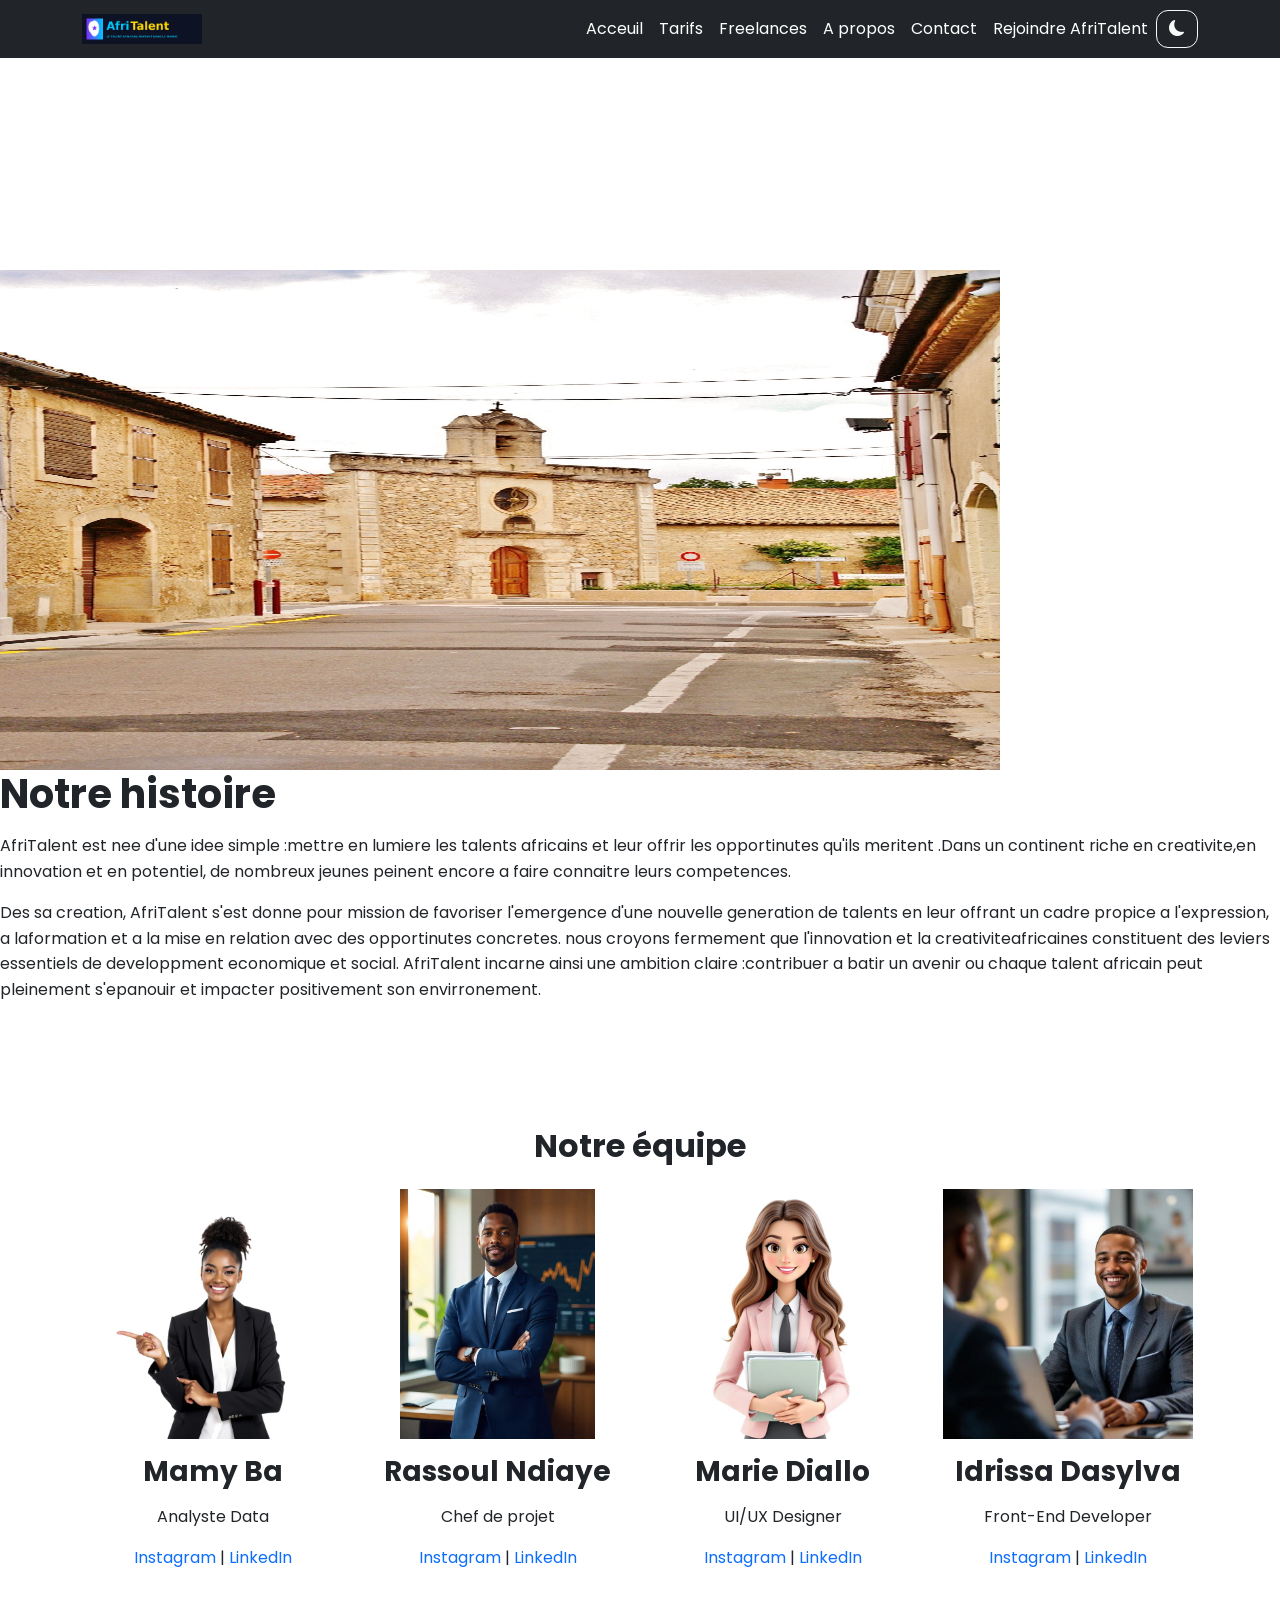
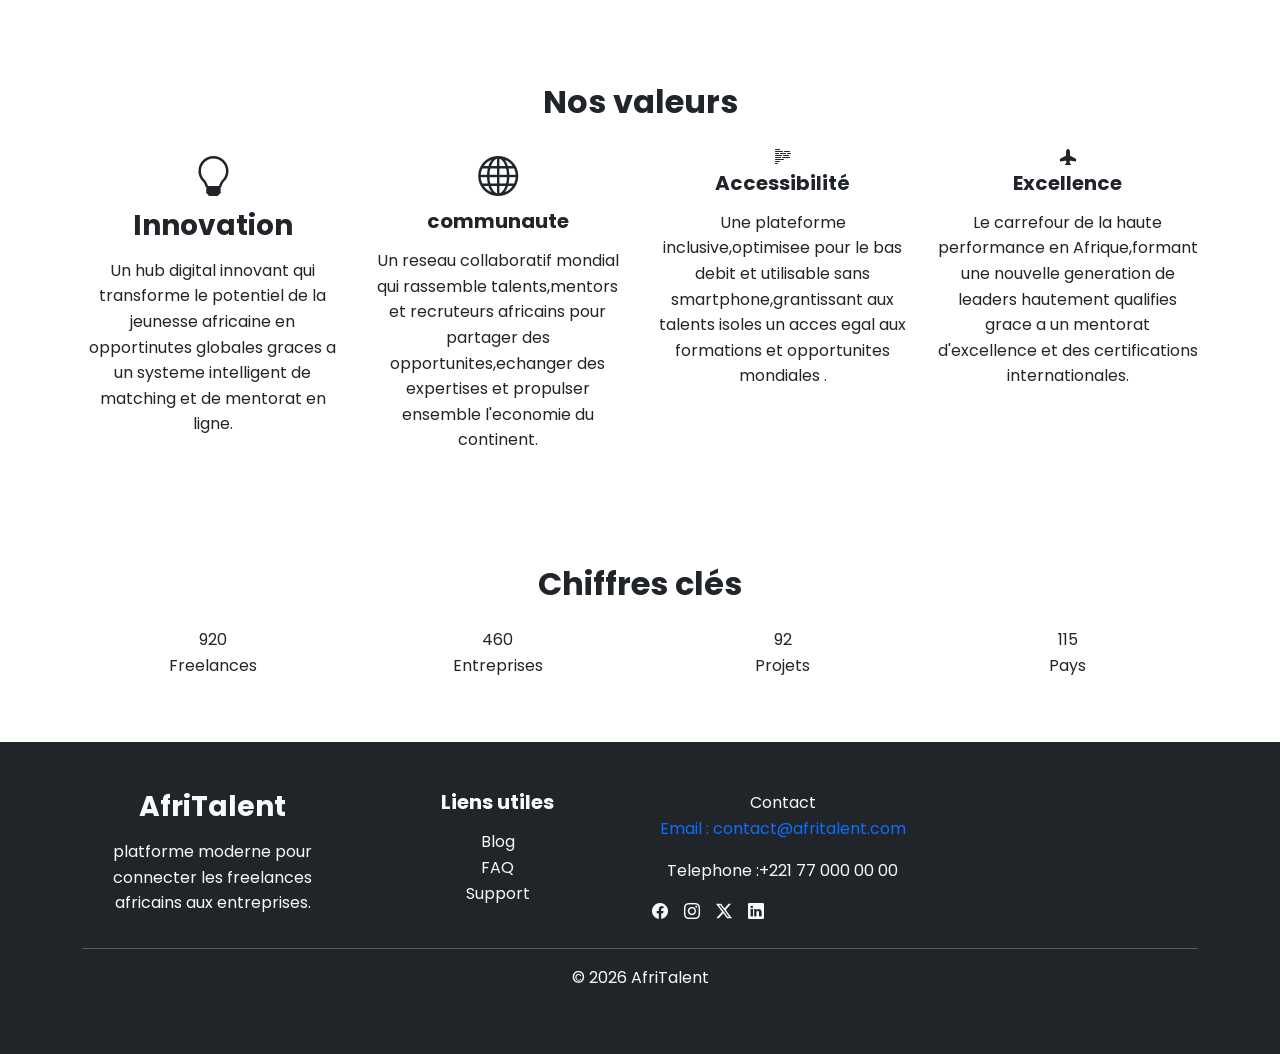
==== commit 049aae37: "Finalisation : corrections responsive , optimisation du code et commentaires" ====
--- a/about.html
+++ b/about.html
@@ -1,14 +1,12 @@
 <!DOCTYPE html>
-<html lang="en">
+<html lang="fr">
 <head>
     <meta charset="UTF-8">
     <meta name="viewport" content="width=device-width, initial-scale=1.0"> 
     <title>About-AfriTalent</title>
 <link href="https://cdn.jsdelivr.net/npm/bootstrap@5.3.0/dist/css/bootstrap.min.css" rel="stylesheet">
-<link rel="stylesheet" href="https://cdn.jsdelivr.net/npm/bootstrap-icons@1.13.1/font/bootstrap-icons.min.css"rel="stylesheet">
- <link href="https://fonts.googleapis.com/css2?family=Poppins:ital,wght@0,100;0,200;0,300;0,
-400;0,500;0,600;0,700;0,800;0,900;1,100;1,200;1,300;1,400;1,500;
-1,600;1,700;1,800;1,900&display=swap" rel="stylesheet">   
+<link rel="stylesheet" href="https://cdn.jsdelivr.net/npm/bootstrap-icons@1.13.1/font/bootstrap-icons.min.css">
+ <link href="https://fonts.googleapis.com/css2?family=Poppins:ital,wght@0,100;0,200;0,300;0,400;0,500;0,600;0,700;0,800;0,900;1,100;1,200;1,300;1,400;1,500;1,600;1,700;1,800;1,900&display=swap" rel="stylesheet">   
 <link rel="stylesheet" href="css/style.css">
 </head>
 <body>
@@ -16,10 +14,10 @@
 
        <nav class="navbar navbar-expand-lg navbar-dark bg-dark fixed-top">
         <div class="container">
-         <a class="navbar-brand fw-bold" href="#"></a>
-          <img src="images/logoo afritalent.jpg " alt="logo" width="120">
+         <a class="navbar-brand fw-bold" href="#">
+          <img src="images/logoo-afritalent.jpg " alt="logo" width="120">
         </a>
-        <button class="navbar-toggler" type="button" data-bs-toggle="collapse"data-bs-target="#navbarNav">
+        <button class="navbar-toggler" type="button" data-bs-toggle="collapse" data-bs-target="#navbarNav">
             <span class="navbar-toggler-icon"></span>
              </button>
     <div class="collapse navbar-collapse" id="navbarNav">
@@ -42,23 +40,29 @@
         <li class="nav-item"> 
             <a class="nav-link active" href="#">Rejoindre AfriTalent</a>
         </li>
-        <button id="theme-toggle" class="btn btn-outline-light">
+        
+     </ul> 
+     <button id="theme-toggle" class="btn btn-outline-light">
     <i class="bi bi-moon-fill"></i>
 </button>
-     </ul> 
      </div>
      </div>
      </nav>
      
     <main>
+        <!-- Section présentant l'histoire et la mission d'AfriTalent -->
         <section id="histoires" class="fade-in">
-            <img src="images/histoire2.jpg" alt="" width="1000px" height="500px">
+       <!-- Image illustrant l'histoire de la plateforme -->      
+            <img src="images/histoire2.jpg" alt="image" width="1000" height="500">
+      <!-- Titre de la section -->       
             <h1>Notre histoire</h1>
+      <!-- Présentation des origines d'AfriTalent -->      
             <p> AfriTalent est nee d'une idee simple :mettre en lumiere les talents africains
                 et leur offrir les opportinutes qu'ils meritent .Dans un continent 
                 riche en creativite,en innovation et en potentiel, de nombreux jeunes 
                 peinent encore a faire connaitre leurs competences.
             </p>
+        <!-- Mission et vision de la plateforme -->     
             <p>Des sa creation, AfriTalent s'est donne pour mission de favoriser l'emergence
                 d'une nouvelle generation de talents en leur offrant un cadre propice a l'expression,
                 a laformation et a la mise en relation avec des opportinutes concretes.
@@ -70,19 +74,20 @@
             </p>
             
         </section>
+  <!-- Section présentant l'équipe AfriTalent -->      
     <section class="container py-5 fade-in">
-
+  <!-- Titre de la section -->
     <h2 class="text-center mb-4">Notre équipe</h2>
-
+   <!-- Grille des membres de l'équipe -->
     <div class="row g-4">
-
-        <!-- CARD 1 -->
+  <!-- Carte membre 1 -->
         <div class="col-12 col-md-6 col-lg-3">
             <div class="card h-100">
                 <img src="images/personne1.jpg" class="card-img-top" alt="..">
                 <div class="card-body text-center">
-                    <h5>Mamy Ba</h5>
+                    <h3>Mamy Ba</h3>
                     <p>Analyste Data</p>
+     <!-- Liens réseaux sociaux -->                 
                     <a href="#">Instagram</a> | <a href="#">LinkedIn</a>
                 </div>
             </div>
@@ -91,9 +96,9 @@
         <!-- CARD 2 -->
         <div class="col-12 col-md-6 col-lg-3">
             <div class="card h-100">
-                <img src="images/personn2.jpg" class="card-img-top" alt="">
-                <div class="card-body text-center">
-                    <h5>Rassoul Ndiaye</h5>
+                <img src="images/personn2.jpg" class="card-img-top" alt="image">
+                <div class="card-body text-center">
+                    <h3>Rassoul Ndiaye</h3>
                     <p>Chef de projet</p>
                     <a href="#">Instagram</a> | <a href="#">LinkedIn</a>
                 </div>
@@ -103,11 +108,14 @@
         <!-- CARD 3 -->
         <div class="col-12 col-md-6 col-lg-3">
             <div class="card h-100">
-                <img src="images/icon3.jpg" class="card-img-top" alt="">
-                <div class="card-body text-center">
-                    <h5>Marie Diallo</h5>
+                <img src="images/icon3.jpg" class="card-img-top" alt="image">
+                <div class="card-body text-center">
+                    <h3>Marie Diallo</h3>
                     <p>UI/UX Designer</p>
-                    <a href="#">Instagram</a> | <a href="#">LinkedIn</a>
+                    <a href="https://www.instagram.com" target="_blank">Instagram</a> | <a href="https://www.linkedin.com" target="_blank">
+                        LinkedIn
+
+                    </a>
                 </div>
             </div>
         </div>
@@ -115,11 +123,11 @@
         <!-- CARD 4 -->
         <div class="col-12 col-md-6 col-lg-3">
             <div class="card h-100">
-                <img src="images/personne4.jpg" class="card-img-top" alt="">
-                <div class="card-body text-center">
-                    <h5>Idrissa Dasylva</h5>
+                <img src="images/personne4.jpg" class="card-img-top" alt="image">
+                <div class="card-body text-center">
+                    <h3>Idrissa Dasylva</h3>
                     <p>Front-End Developer</p>
-                    <a href="#">Instagram</a> | <a href="#">LinkedIn</a>
+                    <a href="https://www.instagram.com" target="_blank">Instagram</a> | <a href="https://www.linkedin.com" target="_blank">LinkedIn</a>
                 </div>
             </div>
         </div>
@@ -129,12 +137,12 @@
 </section>
 <section class="container py-5 fade-in">
     <h2 class="text-center mb-4">Nos valeurs</h2>
-
+ <!-- Grille des valeurs -->
     <div class="row g-4 text-center">
 
         <div class="col-12 col-md-3">
             <i class="bi bi-lightbulb fs-1"></i>
-            <h5>Innovation</h5>
+            <h3>Innovation</h3>
             <p>Un hub digital innovant qui transforme le potentiel de la jeunesse africaine
              en opportinutes globales graces a un systeme intelligent de matching et de 
             mentorat en ligne.</p>
@@ -171,11 +179,12 @@
 
     </div>
 </section>
+<!-- Section des statistiques de la plateforme -->
 <section class="container py-5 fade-in">
     <h2 class="text-center mb-4">Chiffres clés</h2>
-
+  <!-- Statistiques principales -->
     <div class="row g-4 text-center">
-
+ <!-- Nombre de freelances -->
          <div class="col-12 col-md-6 col-lg-3"> 
             <span class="counter" data-target="4000">0</span> 
             <p>Freelances</p>
@@ -205,7 +214,7 @@
             <div class="row">
                 <!--collone1-->
                 <div class="col-md-3">
-                    <h4>AfriTalent</h4>
+                    <h3>AfriTalent</h3>
                     <p>
                         platforme moderne pour connecter les freelances 
                         africains aux entreprises.
@@ -256,12 +265,14 @@
         </div>
 
     </footer>
+<!-- Script Bootstrap pour les composants interactifs -->    
      <script src="https://cdn.jsdelivr.net/npm/bootstrap@5.3.0/dist/js/bootstrap.bundle.min.js"></script>
 
-
+<!-- Bouton permettant de remonter en haut de la page -->
  <button id="backToTop" class="btn btn-primary">
     
 </button>
+<!-- Fichier JavaScript principal du projet -->
 <script src="js/main.js"></script>
 </body>
 </html>
--- a/css/style.css
+++ b/css/style.css
@@ -27,16 +27,26 @@
     color: var(--dark-color);
     line-height: 1.6;
 }
+/* MAP */
+.map-frame {
+    width: 100%;
+    border: 0;
+}
+/* ACCUEIL */
 #acceuil{
     background-image: url('../images/acceuil.jpg');
     background-position:center ;
     background-size: cover;
     background-repeat: no-repeat;
 }
+/* NAVBAR */
 .navbar{
-    position: relative;
+    position: fixed;
+    top: 0;
+    width: 100%;
     z-index: 1000;
 }
+/* HISTOIRE */
 #histoire{
     background-image: url('../images/histoire2.jpg');
     background-position:center ;
